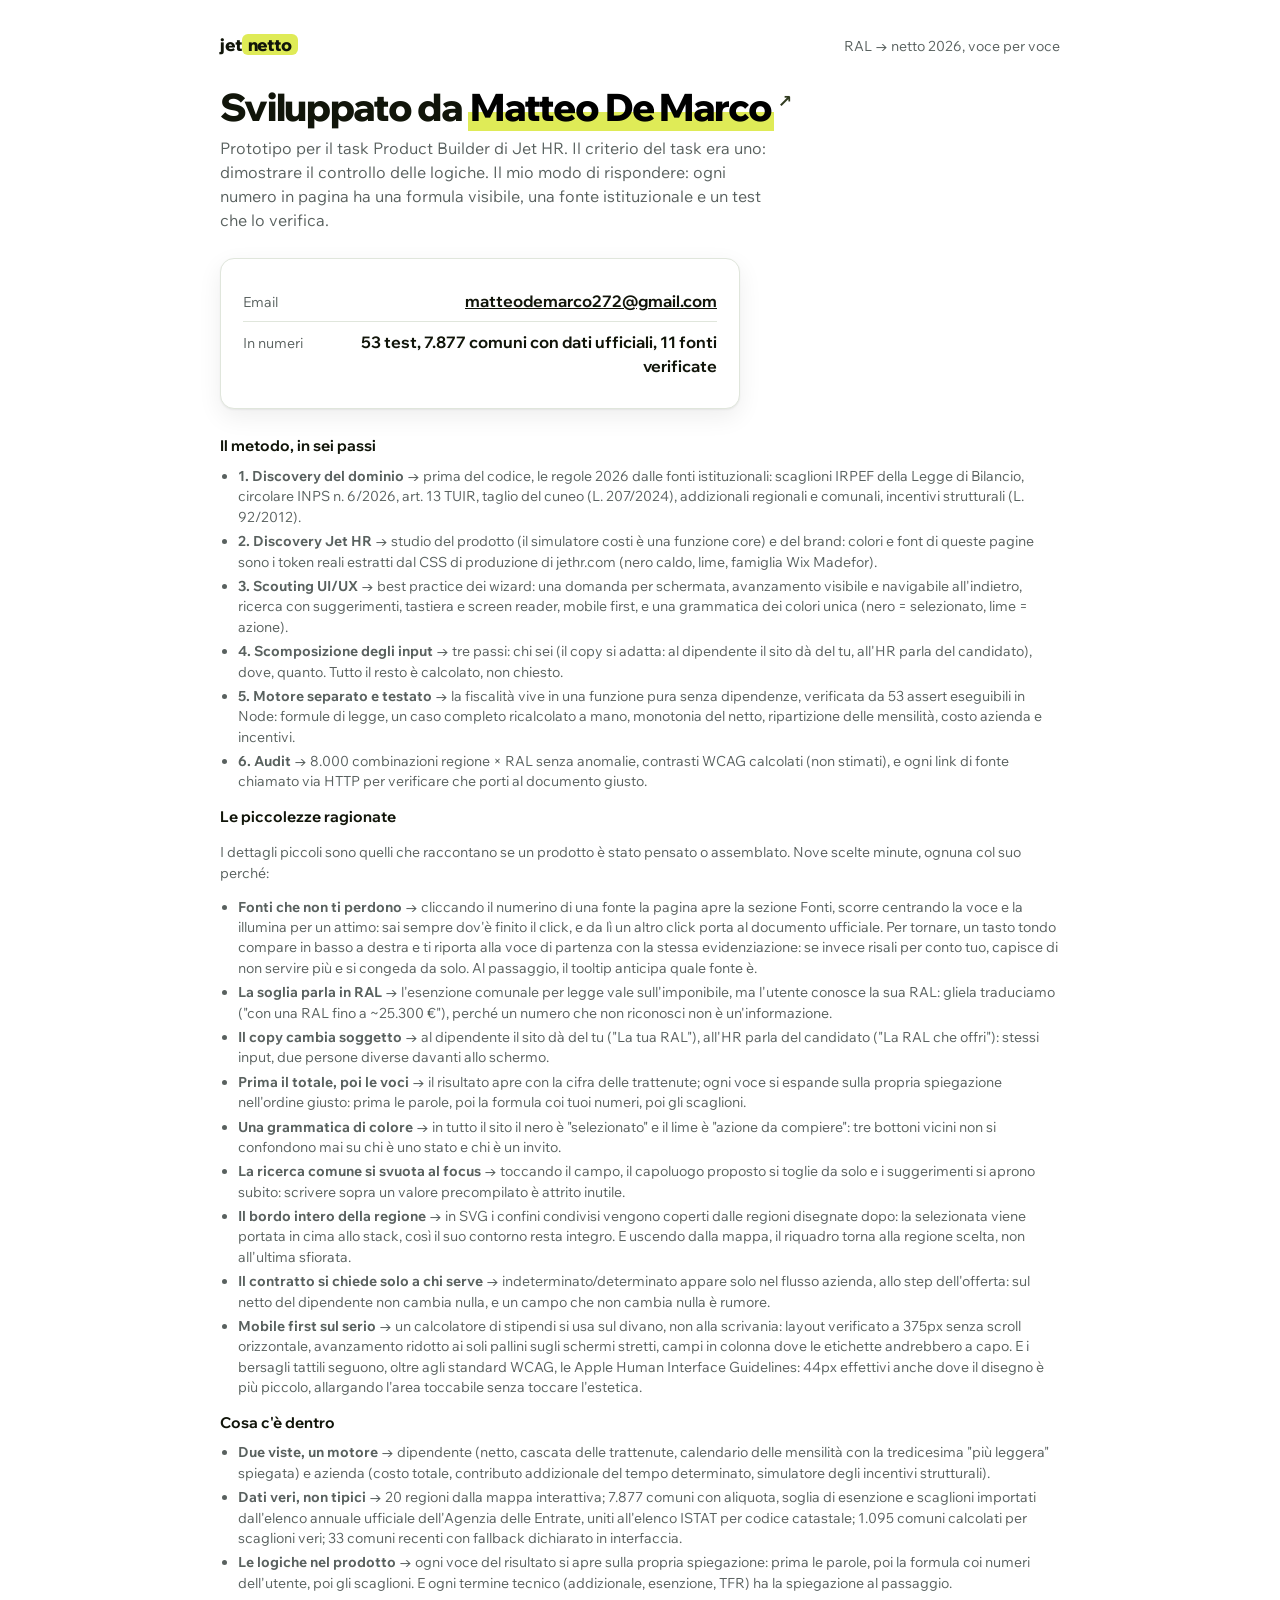
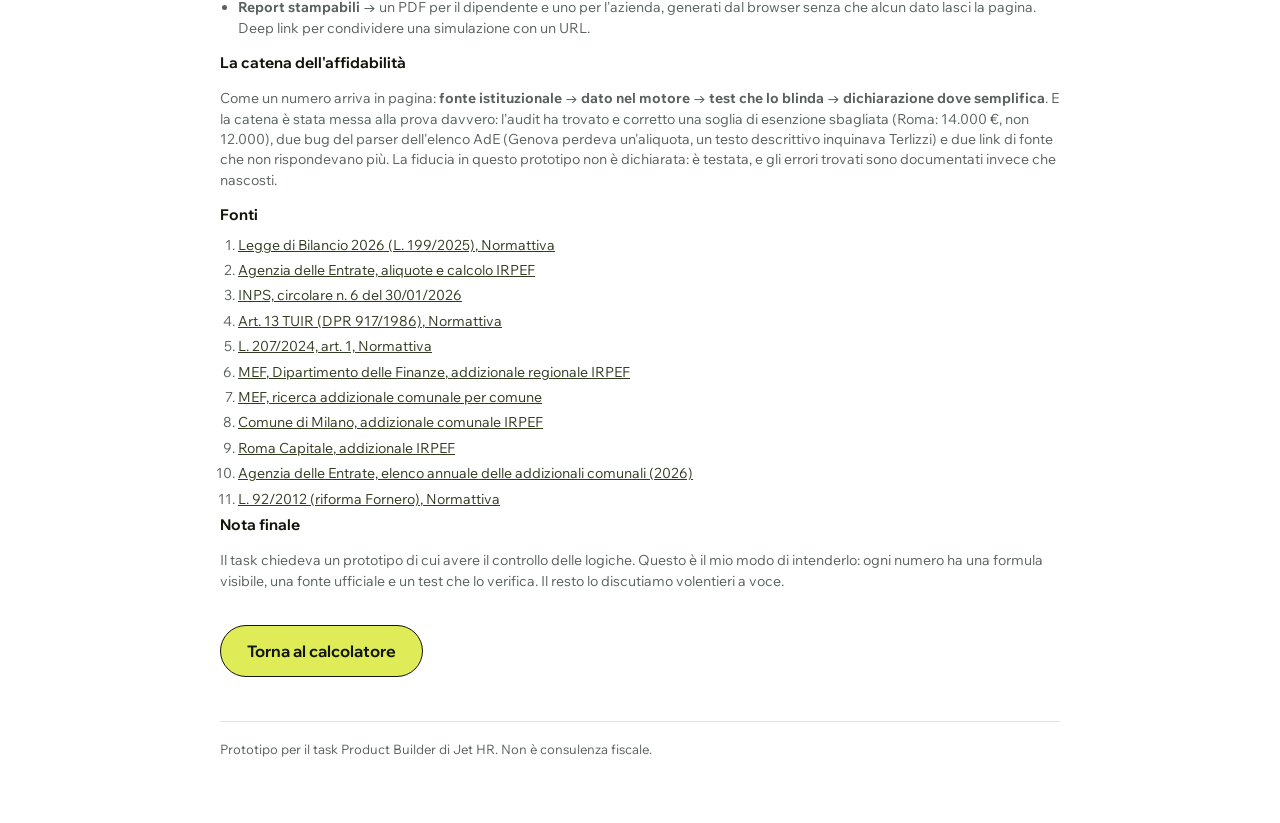
==== credits.html @ 67063b67 "seo: Jet Netto, entrambe le maiuscole Co-Authored-By: Claude Opus 5 <noreply@anthropic.com>" ====
<!DOCTYPE html>
<html lang="it">
<head>
  <meta charset="UTF-8">
  <meta name="viewport" content="width=device-width, initial-scale=1.0">
  <title>Sviluppato da Matteo De Marco | Jet Netto</title>
  <meta name="description" content="Metodo, fonti e scelte di design dietro jet netto, il calcolatore RAL → netto 2026: motore testato, dati ufficiali per 7.877 comuni, accessibilità curata.">
  <link rel="canonical" href="https://jetnetto.zetakiwi.com/credits.html">
  <link rel="icon" type="image/png" href="favicon.png?v=2">
  <link rel="apple-touch-icon" href="apple-touch-icon.png?v=2">
  <meta name="theme-color" content="#11150a">
  <link rel="preconnect" href="https://fonts.googleapis.com">
  <link rel="preconnect" href="https://fonts.gstatic.com" crossorigin>
  <link href="https://fonts.googleapis.com/css2?family=Wix+Madefor+Display:wght@400;700;800&family=Wix+Madefor+Text:wght@400;600&display=swap" rel="stylesheet">
  <link rel="stylesheet" href="styles.css?v=29">
</head>
<body>
<div class="wrap">

  <header class="masthead">
    <a class="logo" href="index.html">jet<em>netto</em></a>
    <div class="tag">RAL → netto 2026, voce per voce</div>
  </header>

  <section class="step is-visible" aria-label="Chi ha costruito il prototipo">
    <h1>Sviluppato da <a class="name-link" href="https://www.linkedin.com/in/matteodemarcoo/" target="_blank" rel="noopener" title="Profilo LinkedIn"><mark>Matteo De Marco</mark><span class="name-arrow" aria-hidden="true">↗</span></a></h1>
    <p class="lead">Prototipo per il task Product Builder di Jet HR. Il criterio del task era uno: dimostrare il controllo delle logiche. Il mio modo di rispondere: ogni numero in pagina ha una formula visibile, una fonte istituzionale e un test che lo verifica.</p>

    <div class="city-card">
      <div class="city-row">
        <span class="city-label">Email</span>
        <span class="city-value"><a href="mailto:matteodemarco272@gmail.com" style="color:inherit">matteodemarco272@gmail.com</a></span>
      </div>
      <div class="city-row">
        <span class="city-label">In numeri</span>
        <span class="city-value">53 test, 7.877 comuni con dati ufficiali, 11 fonti verificate</span>
      </div>
    </div>

    <div class="notes" style="margin-top:26px">

      <h3>Il metodo, in sei passi</h3>
      <ul>
        <li><b>1. Discovery del dominio</b> → prima del codice, le regole 2026 dalle fonti istituzionali: scaglioni IRPEF della Legge di Bilancio, circolare INPS n. 6/2026, art. 13 TUIR, taglio del cuneo (L. 207/2024), addizionali regionali e comunali, incentivi strutturali (L. 92/2012).</li>
        <li><b>2. Discovery Jet HR</b> → studio del prodotto (il simulatore costi è una funzione core) e del brand: colori e font di queste pagine sono i token reali estratti dal CSS di produzione di jethr.com (nero caldo, lime, famiglia Wix Madefor).</li>
        <li><b>3. Scouting UI/UX</b> → best practice dei wizard: una domanda per schermata, avanzamento visibile e navigabile all'indietro, ricerca con suggerimenti, tastiera e screen reader, mobile first, e una grammatica dei colori unica (nero = selezionato, lime = azione).</li>
        <li><b>4. Scomposizione degli input</b> → tre passi: chi sei (il copy si adatta: al dipendente il sito dà del tu, all'HR parla del candidato), dove, quanto. Tutto il resto è calcolato, non chiesto.</li>
        <li><b>5. Motore separato e testato</b> → la fiscalità vive in una funzione pura senza dipendenze, verificata da 53 assert eseguibili in Node: formule di legge, un caso completo ricalcolato a mano, monotonia del netto, ripartizione delle mensilità, costo azienda e incentivi.</li>
        <li><b>6. Audit</b> → 8.000 combinazioni regione × RAL senza anomalie, contrasti WCAG calcolati (non stimati), e ogni link di fonte chiamato via HTTP per verificare che porti al documento giusto.</li>
      </ul>

      <h3>Le piccolezze ragionate</h3>
      <p>I dettagli piccoli sono quelli che raccontano se un prodotto è stato pensato o assemblato. Nove scelte minute, ognuna col suo perché:</p>
      <ul>
        <li><b>Fonti che non ti perdono</b> → cliccando il numerino di una fonte la pagina apre la sezione Fonti, scorre centrando la voce e la illumina per un attimo: sai sempre dov'è finito il click, e da lì un altro click porta al documento ufficiale. Per tornare, un tasto tondo compare in basso a destra e ti riporta alla voce di partenza con la stessa evidenziazione: se invece risali per conto tuo, capisce di non servire più e si congeda da solo. Al passaggio, il tooltip anticipa quale fonte è.</li>
        <li><b>La soglia parla in RAL</b> → l'esenzione comunale per legge vale sull'imponibile, ma l'utente conosce la sua RAL: gliela traduciamo ("con una RAL fino a ~25.300 €"), perché un numero che non riconosci non è un'informazione.</li>
        <li><b>Il copy cambia soggetto</b> → al dipendente il sito dà del tu ("La tua RAL"), all'HR parla del candidato ("La RAL che offri"): stessi input, due persone diverse davanti allo schermo.</li>
        <li><b>Prima il totale, poi le voci</b> → il risultato apre con la cifra delle trattenute; ogni voce si espande sulla propria spiegazione nell'ordine giusto: prima le parole, poi la formula coi tuoi numeri, poi gli scaglioni.</li>
        <li><b>Una grammatica di colore</b> → in tutto il sito il nero è "selezionato" e il lime è "azione da compiere": tre bottoni vicini non si confondono mai su chi è uno stato e chi è un invito.</li>
        <li><b>La ricerca comune si svuota al focus</b> → toccando il campo, il capoluogo proposto si toglie da solo e i suggerimenti si aprono subito: scrivere sopra un valore precompilato è attrito inutile.</li>
        <li><b>Il bordo intero della regione</b> → in SVG i confini condivisi vengono coperti dalle regioni disegnate dopo: la selezionata viene portata in cima allo stack, così il suo contorno resta integro. E uscendo dalla mappa, il riquadro torna alla regione scelta, non all'ultima sfiorata.</li>
        <li><b>Il contratto si chiede solo a chi serve</b> → indeterminato/determinato appare solo nel flusso azienda, allo step dell'offerta: sul netto del dipendente non cambia nulla, e un campo che non cambia nulla è rumore.</li>
        <li><b>Mobile first sul serio</b> → un calcolatore di stipendi si usa sul divano, non alla scrivania: layout verificato a 375px senza scroll orizzontale, avanzamento ridotto ai soli pallini sugli schermi stretti, campi in colonna dove le etichette andrebbero a capo. E i bersagli tattili seguono, oltre agli standard WCAG, le Apple Human Interface Guidelines: 44px effettivi anche dove il disegno è più piccolo, allargando l'area toccabile senza toccare l'estetica.</li>
      </ul>

      <h3>Cosa c'è dentro</h3>
      <ul>
        <li><b>Due viste, un motore</b> → dipendente (netto, cascata delle trattenute, calendario delle mensilità con la tredicesima "più leggera" spiegata) e azienda (costo totale, contributo addizionale del tempo determinato, simulatore degli incentivi strutturali).</li>
        <li><b>Dati veri, non tipici</b> → 20 regioni dalla mappa interattiva; 7.877 comuni con aliquota, soglia di esenzione e scaglioni importati dall'elenco annuale ufficiale dell'Agenzia delle Entrate, uniti all'elenco ISTAT per codice catastale; 1.095 comuni calcolati per scaglioni veri; 33 comuni recenti con fallback dichiarato in interfaccia.</li>
        <li><b>Le logiche nel prodotto</b> → ogni voce del risultato si apre sulla propria spiegazione: prima le parole, poi la formula coi numeri dell'utente, poi gli scaglioni. E ogni termine tecnico (addizionale, esenzione, TFR) ha la spiegazione al passaggio.</li>
        <li><b>Report stampabili</b> → un PDF per il dipendente e uno per l'azienda, generati dal browser senza che alcun dato lasci la pagina. Deep link per condividere una simulazione con un URL.</li>
      </ul>

      <h3>La catena dell'affidabilità</h3>
      <p>Come un numero arriva in pagina: <b>fonte istituzionale → dato nel motore → test che lo blinda → dichiarazione dove semplifica</b>. E la catena è stata messa alla prova davvero: l'audit ha trovato e corretto una soglia di esenzione sbagliata (Roma: 14.000 €, non 12.000), due bug del parser dell'elenco AdE (Genova perdeva un'aliquota, un testo descrittivo inquinava Terlizzi) e due link di fonte che non rispondevano più. La fiducia in questo prototipo non è dichiarata: è testata, e gli errori trovati sono documentati invece che nascosti.</p>

      <h3>Fonti</h3>
      <ol class="fonti">
        <li><a href="https://www.normattiva.it/uri-res/N2Ls?urn:nir:stato:legge:2025;199" target="_blank" rel="noopener">Legge di Bilancio 2026 (L. 199/2025), Normattiva</a></li>
        <li><a href="https://www.agenziaentrate.gov.it/portale/web/guest/aliquote-e-calcolo-dell-irpef" target="_blank" rel="noopener">Agenzia delle Entrate, aliquote e calcolo IRPEF</a></li>
        <li><a href="https://www.inps.it/it/it/inps-comunica/atti/circolari-messaggi-e-normativa.html" target="_blank" rel="noopener">INPS, circolare n. 6 del 30/01/2026</a></li>
        <li><a href="https://www.normattiva.it/uri-res/N2Ls?urn:nir:stato:decreto.del.presidente.della.repubblica:1986-12-22;917~art13" target="_blank" rel="noopener">Art. 13 TUIR (DPR 917/1986), Normattiva</a></li>
        <li><a href="https://www.normattiva.it/uri-res/N2Ls?urn:nir:stato:legge:2024-12-30;207~art1" target="_blank" rel="noopener">L. 207/2024, art. 1, Normattiva</a></li>
        <li><a href="https://www.finanze.gov.it/it/fiscalita/fiscalita-regionale-e-locale/Addizionale-regionale-allIRPEF/" target="_blank" rel="noopener">MEF, Dipartimento delle Finanze, addizionale regionale IRPEF</a></li>
        <li><a href="https://www1.finanze.gov.it/finanze2/dipartimentopolitichefiscali/fiscalitalocale/nuova_addcomirpef/sceltaregione.htm" target="_blank" rel="noopener">MEF, ricerca addizionale comunale per comune</a></li>
        <li><a href="https://www.comune.milano.it/argomenti/tributi/addizionale-comunale-irpef" target="_blank" rel="noopener">Comune di Milano, addizionale comunale IRPEF</a></li>
        <li><a href="https://www.comune.roma.it/web/it/scheda-servizi.page?contentId=INF41403" target="_blank" rel="noopener">Roma Capitale, addizionale IRPEF</a></li>
        <li><a href="https://www.agenziaentrate.gov.it/portale/documents/d/guest/elenco-annuale-addizionale-comunale-modulistica-2026_def" target="_blank" rel="noopener">Agenzia delle Entrate, elenco annuale delle addizionali comunali (2026)</a></li>
        <li><a href="https://www.normattiva.it/uri-res/N2Ls?urn:nir:stato:legge:2012-06-28;92~art4" target="_blank" rel="noopener">L. 92/2012 (riforma Fornero), Normattiva</a></li>
      </ol>

      <h3>Nota finale</h3>
      <p>Il task chiedeva un prototipo di cui avere il controllo delle logiche. Questo è il mio modo di intenderlo: ogni numero ha una formula visibile, una fonte ufficiale e un test che lo verifica. Il resto lo discutiamo volentieri a voce.</p>
    </div>

    <div class="stepnav">
      <a class="btn btn-primary" href="index.html" style="text-decoration:none">Torna al calcolatore</a>
    </div>
  </section>

  <footer class="colophon">
    <span>Prototipo per il task Product Builder di Jet HR. Non è consulenza fiscale.</span>
  </footer>

</div>
</body>
</html>
---- styles.css ----
/* ─── Design tokens: palette reale Jet HR (estratta da jethr.com) ─── */
:root {
  --paper: #ffffff;        /* pagina bianca piena, come jethr.com */
  --paper-soft: #f5f9ef;   /* verde 200 */
  --ink: #11150a;          /* nero caldo Jet HR */
  --ink-soft: #3f4340;     /* testo regular */
  --ink-muted: #59615f;    /* testo secondario */
  --lime: #dfeb57;         /* lime firma */
  --lime-soft: #f6f9cf;
  --green: #9cc35a;
  --green-deep: #313b20;
  --border: #e0e6dc;
  --border-strong: #cfd6cd;
  --danger: #934141;   /* danger-700 di Jet HR: 7:1 su bianco */
  --radius: 14px;
  --shadow: 0 1px 2px rgba(17, 21, 10, 0.06), 0 8px 24px rgba(17, 21, 10, 0.07);
  --font-display: "Wix Madefor Display", system-ui, sans-serif;
  --font-text: "Wix Madefor Text", system-ui, sans-serif;
}

* { box-sizing: border-box; -webkit-tap-highlight-color: transparent; }
html { -webkit-text-size-adjust: 100%; }
body {
  margin: 0;
  background: var(--paper);
  color: var(--ink);
  font-family: var(--font-text);
  font-size: 16px;
  line-height: 1.5;
}

.wrap { max-width: 880px; margin: 0 auto; padding: 24px 20px 64px; }

/* ─── Header ─── */
.masthead { display: flex; align-items: baseline; justify-content: space-between; gap: 16px; padding: 8px 0 28px; }
.masthead .logo { font-family: var(--font-display); font-weight: 800; font-size: 1.05rem; letter-spacing: -0.01em; color: inherit; text-decoration: none; transition: opacity 150ms; padding: 10px; margin: -10px; }
.masthead a.logo:hover { opacity: 0.7; }
.masthead .logo em { font-style: normal; background: var(--lime); padding: 0 6px; border-radius: 6px; }
.masthead .tag { color: var(--ink-muted); font-size: 0.85rem; }

/* ─── Progress ─── */
.progress { display: flex; align-items: center; gap: 10px; margin-bottom: 30px; }
.progress .p-step { display: flex; align-items: center; gap: 8px; color: var(--ink-muted); font-size: 0.85rem; white-space: nowrap; padding: 9px; margin: -9px; border-radius: 12px; }
.progress .p-dot {
  width: 26px; height: 26px; border-radius: 50%;
  display: grid; place-items: center;
  border: 1.5px solid var(--border-strong);
  font-size: 0.78rem; font-weight: 700; font-family: var(--font-display);
  transition: background 200ms, border-color 200ms;
}
.progress .p-step.is-active .p-dot { background: var(--ink); border-color: var(--ink); color: var(--lime); }
.progress .p-step.is-active { color: var(--ink); font-weight: 600; }
.progress .p-step.is-done .p-dot { background: var(--lime); border-color: var(--lime); color: var(--ink); }
.progress .p-line { flex: 1; height: 1.5px; background: var(--border); min-width: 14px; }
@media (max-width: 560px) {
  .progress .p-step span + * { display: none; }
  .progress .p-step { font-size: 0; gap: 0; }
  .progress .p-step .p-dot { font-size: 0.78rem; }
  .progress .p-step.is-active { font-size: 0.85rem; gap: 8px; }
}

/* ─── Steps ─── */
.step { display: none; }
.step.is-visible { display: block; animation: step-in 240ms ease; }
@keyframes step-in { from { opacity: 0; transform: translateX(14px); } to { opacity: 1; transform: none; } }
@media (prefers-reduced-motion: reduce) {
  .step.is-visible { animation: none; }
  * { transition-duration: 0.01ms !important; }
}

.step h1:focus { outline: none; } /* focus programmatico al cambio step: utile agli screen reader, invisibile a chi guarda */
.step h1 {
  font-family: var(--font-display); font-weight: 800;
  font-size: clamp(1.6rem, 4.5vw, 2.4rem);
  letter-spacing: -0.03em; line-height: 1.12; margin: 0 0 8px;
}
.step .lead { color: var(--ink-muted); margin: 0 0 26px; max-width: 56ch; }
.step h1 mark { background: linear-gradient(transparent 62%, var(--lime) 62%); padding: 0 2px; }
.step h1 .title-sub {
  display: block; font-size: 0.4em; font-weight: 600; color: var(--ink-muted);
  letter-spacing: 0; margin-top: 2px;
}

/* ─── Step 1: mappa ─── */
.geo { display: grid; grid-template-columns: minmax(0, 1fr) 260px; gap: 28px; align-items: start; }
@media (max-width: 700px) { .geo { grid-template-columns: 1fr; } }

.map-card { background: #fff; border: 1px solid var(--border); border-radius: var(--radius); padding: 18px; box-shadow: var(--shadow); }
.map-card svg { width: 100%; height: auto; display: block; max-height: 62vh; }
.map-card path {
  fill: var(--paper-soft); stroke: var(--border-strong); stroke-width: 1;
  cursor: pointer; transition: fill 150ms;
}
.map-card path:hover { fill: var(--lime-soft); }
.map-card path.is-selected { fill: var(--lime); stroke: var(--ink); }
.map-card path:focus-visible { outline: none; fill: var(--lime-soft); stroke: var(--ink); stroke-width: 1.6; }

.geo-side .geo-hint {
  min-height: 74px; padding: 14px 16px; border-radius: var(--radius);
  background: var(--paper-soft); border: 1px dashed var(--border-strong);
  font-size: 0.92rem; color: var(--ink-soft);
}
.geo-side .geo-hint strong { font-family: var(--font-display); font-size: 1.05rem; display: block; color: var(--ink); }
.geo-side label { display: block; margin: 18px 0 6px; font-size: 0.85rem; font-weight: 600; color: var(--ink-soft); }
.geo-side select {
  width: 100%; padding: 11px 12px; font: inherit; color: var(--ink);
  border: 1.5px solid var(--border-strong); border-radius: 10px; background: #fff;
}
.geo-side select:focus-visible { outline: 2px solid var(--ink); outline-offset: 1px; }

.geo-side .geo-alt { margin-top: 16px; display: inline-block; }
.region-alt { margin-top: 10px; }

/* ─── Tooltip (termine con spiegazione al passaggio) ─── */
.tip {
  position: relative;
  text-decoration: underline dotted var(--green);
  text-underline-offset: 3px;
  cursor: help;
}
.tip::after {
  content: attr(data-tip);
  position: absolute; left: 0; bottom: calc(100% + 8px);
  width: 230px; padding: 10px 12px;
  white-space: normal; /* il genitore può avere nowrap (etichette): il tooltip va sempre a capo */
  background: var(--ink); color: #fff;
  font-size: 0.8rem; line-height: 1.45; font-weight: 400;
  border-radius: 10px; box-shadow: var(--shadow);
  opacity: 0; visibility: hidden; transform: translateY(4px);
  transition: opacity 150ms, transform 150ms;
  pointer-events: none; z-index: 30;
}
.tip:hover::after, .tip:focus-visible::after { opacity: 1; visibility: visible; transform: none; }
.tip:focus-visible { outline: 2px solid var(--ink); outline-offset: 2px; border-radius: 4px; }

/* ─── Autocomplete comuni ─── */
.ac-wrap { position: relative; }
.ac-list {
  position: absolute; top: calc(100% + 4px); left: 0; right: 0;
  margin: 0; padding: 6px; list-style: none;
  background: #fff; border: 1.5px solid var(--border-strong); border-radius: 12px;
  box-shadow: var(--shadow); max-height: 264px; overflow-y: auto; z-index: 20;
}
.ac-list li { padding: 9px 12px; border-radius: 8px; cursor: pointer; font-size: 0.95rem; }
.ac-list li:hover, .ac-list li.is-active { background: var(--lime-soft); }

/* ─── Step 2: comune ─── */
.city-search { margin-bottom: 14px; padding-bottom: 14px; border-bottom: 1px solid var(--border); }
.city-search label { display: block; font-size: 0.85rem; font-weight: 600; margin-bottom: 6px; color: var(--ink-soft); }
.city-search input {
  width: 100%; padding: 12px 14px; font: inherit; font-weight: 600; color: var(--ink);
  border: 1.5px solid var(--border-strong); border-radius: 10px; background: #fff;
}
.city-search input:focus-visible { outline: 2px solid var(--ink); outline-offset: 1px; }
.city-card {
  background: #fff; border: 1px solid var(--border); border-radius: var(--radius);
  padding: 22px; box-shadow: var(--shadow); max-width: 520px;
}
.city-card .city-row { display: flex; justify-content: space-between; align-items: baseline; gap: 12px; padding: 8px 0; }
.city-card .city-row + .city-row { border-top: 1px solid var(--border); }
.city-card .city-label { color: var(--ink-muted); font-size: 0.9rem; white-space: nowrap; }
.city-card .city-value { font-family: var(--font-display); font-weight: 700; text-align: right; }

/* Nome cliccabile nella pagina credits: si vede che e' un link */
.name-link { color: inherit; text-decoration: none; cursor: pointer; }
.name-link .name-arrow { font-size: 0.45em; color: var(--green-deep); vertical-align: super; margin-left: 4px; transition: transform 150ms; display: inline-block; }
.name-link mark { transition: background 150ms; }
.name-link:hover mark { background: var(--lime); }
.name-link:hover .name-arrow { transform: translate(2px, -2px); }
.name-link:focus-visible { outline: 2px solid var(--ink); outline-offset: 4px; border-radius: 6px; }
.linklike {
  background: none; border: none; padding: 0; font: inherit; color: var(--green-deep);
  text-decoration: underline; text-underline-offset: 3px; cursor: pointer; font-size: 0.9rem;
}
.linklike:focus-visible { outline: 2px solid var(--ink); outline-offset: 2px; border-radius: 4px; }
.city-edit { margin-top: 16px; display: none; gap: 14px; }
.city-edit.is-open { display: grid; grid-template-columns: 1fr 1fr; }
@media (max-width: 560px) { .city-edit.is-open { grid-template-columns: 1fr; } }
.city-edit .field { display: flex; flex-direction: column; }
.city-edit .field input { margin-top: auto; }
.city-edit .field label { display: block; font-size: 0.82rem; font-weight: 600; margin-bottom: 5px; color: var(--ink-soft); }
.city-edit .field input {
  width: 100%; padding: 10px 12px; font: inherit; border: 1.5px solid var(--border-strong);
  border-radius: 10px; background: #fff; color: var(--ink);
}
.city-edit .field input:focus-visible { outline: 2px solid var(--ink); outline-offset: 1px; }
.field-hint { font-size: 0.78rem; color: var(--ink-muted); margin-top: 4px; }

/* ─── Step 3: RAL ─── */
.ral-field { max-width: 520px; }
.ral-input-wrap { position: relative; }
.ral-input-wrap .euro {
  position: absolute; left: 18px; top: 50%; transform: translateY(-50%);
  font-family: var(--font-display); font-size: 1.6rem; color: var(--ink-muted);
}
#ral-input {
  width: 100%; padding: 18px 20px 18px 46px;
  font-family: var(--font-display); font-size: clamp(1.6rem, 5vw, 2.2rem); font-weight: 700;
  letter-spacing: -0.02em; color: var(--ink);
  border: 2px solid var(--border-strong); border-radius: var(--radius); background: #fff;
}
#ral-input:focus-visible { outline: none; border-color: var(--ink); box-shadow: 0 0 0 3px var(--lime-soft); }
#ral-input.is-invalid { border-color: var(--danger); }
.ral-error { color: var(--danger); font-size: 0.85rem; min-height: 1.3em; margin-top: 6px; }

.chips { display: flex; flex-wrap: wrap; gap: 8px; margin-top: 12px; }
.chip {
  border: 1.5px solid var(--border-strong); background: #fff; color: var(--ink-soft);
  padding: 7px 14px; border-radius: 999px; font: inherit; font-size: 0.88rem; cursor: pointer;
  transition: background 150ms, border-color 150ms;
  position: relative;
}
.chip::before { content: ""; position: absolute; inset: -6px 0; } /* bersaglio tattile 44px, disegno invariato */
.chip:hover { background: var(--lime-soft); border-color: var(--ink); color: var(--ink); }
.chip:focus-visible { outline: 2px solid var(--ink); outline-offset: 2px; }
.chip.is-active { background: var(--lime-soft); border-color: var(--ink); color: var(--ink); font-weight: 600; }

.mensilita { margin-top: 26px; }
.mensilita .m-label { font-size: 0.85rem; font-weight: 600; color: var(--ink-soft); margin-bottom: 8px; }
.seg { display: inline-flex; border: 1.5px solid var(--border-strong); border-radius: 12px; overflow: hidden; background: #fff; }
.seg button {
  /* 10px di padding portano l'altezza reale a 44px (Apple HIG) senza cambi percepibili */
  border: none; background: none; font: inherit; padding: 10px 20px; cursor: pointer; color: var(--ink-soft);
}
.seg button + button { border-left: 1.5px solid var(--border-strong); }
.seg button[aria-pressed="true"] { background: var(--ink); color: var(--lime); font-weight: 700; }
.seg button:focus-visible { outline: 2px solid var(--ink); outline-offset: -3px; }

/* ─── Nav bottoni ─── */
.stepnav { display: flex; align-items: center; gap: 14px; margin-top: 34px; }
.btn {
  font-family: var(--font-display); font-weight: 700; font-size: 1rem;
  padding: 13px 26px; border-radius: 999px; cursor: pointer; border: none;
  transition: transform 150ms, box-shadow 150ms;
}
/* Grammatica dei colori: nero = stato selezionato, lime = azione da compiere */
.btn-primary { background: var(--lime); color: var(--ink); border: 1.5px solid var(--ink); }
.btn-primary:hover { transform: translateY(-1px); box-shadow: var(--shadow); }
.btn-primary:disabled { opacity: 0.35; cursor: not-allowed; transform: none; box-shadow: none; }
.btn-ghost { background: none; color: var(--ink-muted); border: 1.5px solid var(--border-strong); }
.btn-lime {
  background: var(--lime); color: var(--ink);
  display: inline-flex; align-items: center; gap: 8px;
  border: 1.5px solid var(--ink);
}
.btn-lime:hover { transform: translateY(-1px); box-shadow: var(--shadow); }
.btn-ghost:hover { color: var(--ink); border-color: var(--ink); }
.btn:focus-visible { outline: 2px solid var(--ink); outline-offset: 3px; }
.btn:active { transform: scale(0.97); }
.map-card path:active { fill: var(--lime-soft); }
.chip:active { background: var(--lime-soft); border-color: var(--ink); }
.sgravio-pick:active { border-color: var(--ink); }
.stepnav .keyhint { color: var(--ink-muted); font-size: 0.8rem; margin-left: auto; }
@media (max-width: 700px) { .stepnav .keyhint { display: none; } }

/* ─── Risultato ─── */
.result-hero {
  background: var(--ink); color: #fff; border-radius: 20px; padding: 30px 28px;
  display: grid; grid-template-columns: 1fr auto; gap: 8px 24px; align-items: end;
  box-shadow: var(--shadow);
}
@media (max-width: 700px) { .result-hero { grid-template-columns: 1fr; } }
.result-hero .rh-label { color: #b9bfae; font-size: 0.85rem; }
.result-hero .rh-main {
  font-family: var(--font-display); font-weight: 800; letter-spacing: -0.03em;
  font-size: clamp(2.4rem, 8vw, 3.6rem); line-height: 1; color: var(--lime);
}
.result-hero .rh-main small { font-size: 0.4em; font-weight: 600; color: #b9bfae; letter-spacing: 0; }
.result-hero .rh-side { text-align: right; }
@media (max-width: 700px) { .result-hero .rh-side { text-align: left; } }
.result-hero .rh-side div { font-family: var(--font-display); font-weight: 700; font-size: 1.15rem; }
.result-hero .rh-side span { display: block; color: #b9bfae; font-size: 0.8rem; font-weight: 400; font-family: var(--font-text); }

.result-hero .rh-extra { color: #b9bfae; font-size: 0.9rem; margin-top: 8px; }
.result-hero .rh-extra:empty { display: none; }

.result-actions { margin-top: 18px; }

/* ─── Switch dipendente / azienda ─── */
.view-switch { margin-bottom: 22px; }
.sgravi .sgravi-body { padding: 16px 20px; }
.sgravi h2 { border-bottom: 1px solid var(--border); }
.sgravi select {
  width: 100%; max-width: 520px; padding: 11px 12px; font: inherit; color: var(--ink);
  border: 1.5px solid var(--border-strong); border-radius: 10px; background: #fff;
}
.sgravi select:focus-visible { outline: 2px solid var(--ink); outline-offset: 1px; }
.b-row.is-add .b-amount { color: var(--ink); }

/* Le card profilo parlano la lingua di selezione del sito: nero + lime da attive */
.sgravi-cards { display: grid; grid-template-columns: 1fr 1fr; gap: 10px; margin-top: 12px; }
@media (max-width: 560px) { .sgravi-cards { grid-template-columns: 1fr; } }
.sgravio-pick {
  text-align: left; font: inherit; cursor: pointer;
  padding: 12px 14px; border-radius: 12px;
  background: #fff; border: 1.5px solid var(--border-strong);
  transition: border-color 150ms, background 150ms, color 150ms;
}
.sgravio-pick b { font-family: var(--font-display); display: block; font-size: 0.95rem; }
.sgravio-pick span { color: var(--ink-muted); font-size: 0.8rem; }
.sgravio-pick:hover { border-color: var(--ink); background: var(--lime-soft); }
.sgravio-pick[aria-pressed="true"] { background: var(--ink); border-color: var(--ink); }
.sgravio-pick[aria-pressed="true"] b { color: var(--lime); }
.sgravio-pick[aria-pressed="true"] span { color: #b9bfae; }
.sgravio-pick:focus-visible { outline: 2px solid var(--ink); outline-offset: 2px; }

.sgravio-box {
  margin-top: 16px; padding: 16px 18px; border-radius: var(--radius);
  background: var(--paper-soft); border: 1px solid var(--border-strong);
}
.sgravio-box .in-label { font-size: 0.85rem; font-weight: 600; color: var(--ink-soft); }
.sgravio-box .in-value { font-family: var(--font-display); font-weight: 800; font-size: 1.3rem; letter-spacing: -0.02em; margin: 4px 0; color: var(--green-deep); }
.sgravio-box .in-sub { font-size: 0.85rem; color: var(--ink-soft); max-width: 62ch; }
.sgravio-box .sgravio-nums { display: flex; flex-wrap: wrap; gap: 8px; margin-top: 10px; }
.progress .p-step.is-done { cursor: pointer; }
.progress .p-step.is-done:hover { color: var(--ink); }
.progress .p-step.is-done:focus-visible { outline: 2px solid var(--ink); outline-offset: 3px; border-radius: 8px; }

.breakdown { margin-top: 26px; background: #fff; border: 1px solid var(--border); border-radius: var(--radius); box-shadow: var(--shadow); overflow: hidden; }
.breakdown h2 { font-family: var(--font-display); font-size: 1.02rem; margin: 0; padding: 16px 20px; border-bottom: 1px solid var(--border); }
details.bd-acc > summary.bd-head { cursor: pointer; list-style: none; }
details.bd-acc > summary.bd-head::-webkit-details-marker { display: none; }
details.bd-acc > summary.bd-head:hover { background: var(--paper-soft); }
details.bd-acc > summary.bd-head:focus-visible { outline: 2px solid var(--ink); outline-offset: -2px; }
details.bd-acc[open] > summary.bd-head { border-bottom: 1px solid var(--border); }
.bd-chevron {
  width: 12px; height: 12px; flex: none; margin-right: 20px;
  border-right: 2.5px solid var(--ink); border-bottom: 2.5px solid var(--ink);
  transform: rotate(45deg); transition: transform 150ms;
}
details.bd-acc[open] .bd-chevron { transform: rotate(225deg); }
.bd-head { display: flex; justify-content: space-between; align-items: center; gap: 16px; }
.bd-head h2 { border-bottom: none; flex: 1; }
.bd-head .bd-total { font-family: var(--font-display); font-weight: 800; font-size: 1.15rem; color: var(--danger); margin-left: auto; white-space: nowrap; }
div.bd-head .bd-total { margin-right: 20px; } /* senza freccetta accanto, lo spazio a destra lo mette il totale */
div.bd-head { align-items: center; }
details.bd-details { border-top: 1px solid var(--border); }
details.bd-details > summary {
  cursor: pointer; padding: 12px 20px; font-size: 0.88rem; color: var(--green-deep);
  font-weight: 600; list-style: none;
}
details.bd-details > summary::before { content: "+ "; font-weight: 800; }
details.bd-details[open] > summary::before { content: "− "; }
details.bd-details > summary:focus-visible { outline: 2px solid var(--ink); outline-offset: -2px; }

sup.fn { font-size: 0.62em; margin-left: 2px; }
sup.fn a {
  color: var(--green-deep); font-weight: 700; cursor: pointer;
  text-decoration: underline dotted; text-underline-offset: 2px;
  /* bersaglio tattile esteso in verticale; in orizzontale poco, così i
     numerini adiacenti non si rubano il tap a vicenda */
  padding: 14px 3px; margin: -14px -3px;
  position: relative; z-index: 1;
}
@media (pointer: coarse) {
  sup.fn { margin-left: 5px; }           /* respiro reale tra i numerini */
  sup.fn a { font-size: 1.15em; }         /* bersaglio visivo un filo piu' grande */
}
sup.fn a:hover { color: var(--ink); }
sup.fn a:focus-visible { outline: 2px solid var(--ink); outline-offset: 1px; border-radius: 3px; }
.notes ol.fonti { margin: 0; padding-left: 18px; }
.notes ol.fonti li { margin-bottom: 5px; }
.b-row { display: grid; grid-template-columns: minmax(0,1fr) auto; gap: 4px 16px; padding: 12px 20px; border-bottom: 1px solid var(--border); }
.b-row:last-child { border-bottom: none; }
.b-row .b-name { display: flex; align-items: baseline; gap: 8px; font-weight: 600; }
.b-row .b-sub { grid-column: 1 / -1; color: var(--ink-muted); font-size: 0.82rem; }
.b-row .b-amount { font-family: var(--font-display); font-weight: 700; text-align: right; white-space: nowrap; }
.b-row.is-minus .b-amount { color: var(--danger); }
.b-row.is-plus .b-amount { color: var(--green-deep); }
.b-row.is-total { background: var(--paper-soft); }
.b-row.is-total .b-name, .b-row.is-total .b-amount { font-weight: 800; font-family: var(--font-display); }
.b-bar { grid-column: 1 / -1; height: 5px; border-radius: 99px; background: var(--paper-soft); overflow: hidden; }
.b-bar i { display: block; height: 100%; background: var(--border-strong); border-radius: 99px; }
.b-row.is-minus .b-bar i { background: #e8b9b9; }

/* ─── Voci del dettaglio: una riga = un elemento, si apre su se stessa ─── */
.v-row { padding: 12px 20px; border-bottom: 1px solid var(--border); }
.v-row:last-child { border-bottom: none; }
details.v-row > summary { cursor: pointer; list-style: none; }
details.v-row > summary::-webkit-details-marker { display: none; }
.v-head { display: grid; grid-template-columns: minmax(0, 1fr) auto; gap: 4px 16px; align-items: start; }
.v-name { font-weight: 600; }
.v-name .v-sub { display: block; font-weight: 400; color: var(--ink-muted); font-size: 0.82rem; }
.v-amount { font-family: var(--font-display); font-weight: 700; text-align: right; white-space: nowrap; }
.v-row.is-minus .v-amount { color: var(--danger); }
.v-row.is-plus .v-amount { color: var(--green-deep); }
.v-row .b-bar { margin-top: 6px; }
.v-row.is-minus .b-bar i { background: #e8b9b9; }
details.v-row.has-body .v-name::before {
  content: ""; display: inline-block; width: 9px; height: 9px;
  margin-right: 9px; margin-bottom: 1px;
  border-right: 2.5px solid var(--ink); border-bottom: 2.5px solid var(--ink);
  transform: rotate(-45deg); /* punta a destra */
  transition: transform 150ms;
}
details.v-row[open] .v-name::before { transform: rotate(45deg); /* punta in giu' */ }
details.v-row.has-body:has(> summary:hover) { background: var(--paper-soft); }
.v-amount-old-chevron {
  content: ""; display: inline-block; width: 7px; height: 7px; margin-left: 10px;
  border-right: 2px solid var(--ink-muted); border-bottom: 2px solid var(--ink-muted);
  transform: rotate(45deg) translateY(-2px); transition: transform 150ms;
}

details.v-row > summary:hover .v-name { color: var(--green-deep); }
details.v-row > summary:focus-visible { outline: 2px solid var(--ink); outline-offset: -2px; }
.v-body {
  margin-top: 10px; padding: 10px 14px; font-size: 0.88rem; color: var(--ink-soft);
  line-height: 1.65; max-width: 68ch;
  border-left: 3px solid var(--lime); background: var(--paper-soft); border-radius: 0 8px 8px 0;
}
.v-body b { font-family: var(--font-display); color: var(--ink); }
.v-body table { width: 100%; border-collapse: collapse; font-size: 0.84rem; margin: 8px 0; }
.v-body th, .v-body td { text-align: right; padding: 5px 8px; border-top: 1px solid var(--border-strong); }
.v-body th:first-child, .v-body td:first-child { text-align: left; }
.v-body th { color: var(--ink-muted); font-weight: 600; }
.v-row.is-total { background: var(--paper-soft); }
.v-row.is-total .v-name, .v-row.is-total .v-amount { font-weight: 800; font-family: var(--font-display); }

.hr-contract { margin-top: 26px; }

details.b-details { border-bottom: 1px solid var(--border); }
details.b-details summary {
  cursor: pointer; padding: 10px 20px; font-size: 0.85rem; color: var(--ink-muted);
  list-style: none;
}
details.b-details summary::before { content: "+ "; font-weight: 700; }
details.b-details[open] summary::before { content: "− "; }
details.b-details summary:focus-visible { outline: 2px solid var(--ink); outline-offset: -2px; }
details.b-details .b-explain {
  padding: 4px 20px 16px; font-size: 0.88rem; color: var(--ink-soft);
  line-height: 1.65; max-width: 68ch;
  border-left: 3px solid var(--lime); margin: 0 20px 12px; padding-left: 14px;
  background: var(--paper-soft); border-radius: 0 8px 8px 0; padding-top: 10px; padding-bottom: 10px;
}
details.b-details .b-explain b { font-family: var(--font-display); color: var(--ink); }
details.b-details table { width: 100%; border-collapse: collapse; font-size: 0.85rem; }
details.b-details th, details.b-details td { text-align: right; padding: 6px 20px; border-top: 1px solid var(--border); }
details.b-details th:first-child, details.b-details td:first-child { text-align: left; }
details.b-details th { color: var(--ink-muted); font-weight: 600; }

.result-meta { margin-top: 18px; display: flex; flex-wrap: wrap; gap: 10px; }
.meta-pill {
  background: var(--paper-soft); border: 1px solid var(--border); border-radius: 999px;
  padding: 7px 14px; font-size: 0.85rem; color: var(--ink-soft);
}
.meta-pill b { font-family: var(--font-display); color: var(--ink); }

/* ─── Calendario mensilità ─── */
.calendar .cal-row {
  display: grid; grid-template-columns: 170px 1fr auto; gap: 4px 16px;
  padding: 12px 20px; border-bottom: 1px solid var(--border); align-items: baseline;
}
@media (max-width: 560px) { .calendar .cal-row { grid-template-columns: 1fr auto; } .calendar .cal-what { grid-column: 1 / -1; } }
.calendar .cal-when { font-family: var(--font-display); font-weight: 700; font-size: 0.92rem; }
.calendar .cal-what { color: var(--ink-muted); font-size: 0.88rem; }
.calendar .cal-amount { font-family: var(--font-display); font-weight: 700; white-space: nowrap; }
.calendar .cal-row.is-extra { background: var(--lime-soft); }
.calendar .cal-note { padding: 12px 20px; margin: 0; font-size: 0.85rem; color: var(--ink-muted); max-width: 68ch; }

/* ─── Insight cards ─── */
.insights { display: grid; grid-template-columns: 1fr 1fr; gap: 14px; margin-top: 26px; }
@media (max-width: 700px) { .insights { grid-template-columns: 1fr; } }
.insight {
  background: var(--paper-soft); border: 1px solid var(--border); border-radius: var(--radius);
  padding: 18px 20px;
}
.insight .in-label { font-size: 0.85rem; font-weight: 600; color: var(--ink-soft); }
.insight .in-value { font-family: var(--font-display); font-weight: 800; font-size: 1.35rem; letter-spacing: -0.02em; margin: 4px 0; }
.insight .in-sub { font-size: 0.82rem; color: var(--ink-muted); }

.notes { margin-top: 30px; font-size: 0.85rem; color: var(--ink-muted); }
.notes details.notes-acc { border-top: 1px solid var(--border); }
.notes details.notes-acc:last-child { border-bottom: 1px solid var(--border); }
.notes details.notes-acc > summary {
  cursor: pointer; list-style: none; padding: 12px 2px;
  font-family: var(--font-display); font-weight: 700; font-size: 0.95rem; color: var(--ink);
  display: flex; align-items: center; justify-content: space-between; gap: 10px;
}
.notes details.notes-acc > summary::after {
  content: ""; width: 8px; height: 8px; flex: none;
  border-right: 2px solid var(--ink-muted); border-bottom: 2px solid var(--ink-muted);
  transform: rotate(45deg); transition: transform 150ms; margin-right: 4px;
}
.notes details.notes-acc[open] > summary::after { transform: rotate(225deg); }
.notes details.notes-acc > summary:focus-visible { outline: 2px solid var(--ink); outline-offset: -2px; }
.notes details.notes-acc > ul, .notes details.notes-acc > ol, .notes details.notes-acc > p { margin-top: 0; }

.fonti li.fonte-flash { animation: fonte-flash 2s ease; border-radius: 6px; }
.fonte-flash { animation: fonte-flash 2s ease; }
/* FAB "torna alla voce": tondo, solo freccia, in basso a destra (zona pollice).
   Su desktop si allinea al bordo della colonna dei contenuti. */
.back-pill {
  position: fixed;
  right: max(18px, calc((100vw - 880px) / 2 + 20px));
  bottom: calc(18px + env(safe-area-inset-bottom, 0px));
  width: 52px; height: 52px; border-radius: 50%;
  transform: translateY(90px); opacity: 0;
  transition: transform 220ms ease, opacity 220ms ease;
  z-index: 60; pointer-events: none;
  display: grid; place-items: center;
  background: var(--lime);
  border: 1.5px solid var(--ink);
  box-shadow: 0 6px 24px rgba(17, 21, 10, 0.25);
  cursor: pointer;
}
.back-pill.is-visible { transform: translateY(0); opacity: 1; pointer-events: auto; }
.back-pill:hover { transform: translateY(-2px); }
.back-pill .bp-chevron {
  width: 12px; height: 12px; margin-top: 5px;
  border-left: 3px solid var(--ink); border-top: 3px solid var(--ink);
  transform: rotate(45deg);
}
.back-pill:focus-visible { outline: 2px solid var(--ink); outline-offset: 3px; }
@keyframes fonte-flash {
  0%, 55% { background: var(--lime-soft); box-shadow: 0 0 0 6px var(--lime-soft); }
  100% { background: transparent; box-shadow: none; }
}

.result-actions { display: flex; flex-wrap: wrap; align-items: center; gap: 16px; }
.result-actions .linklike { font-size: 0.85rem; color: var(--ink-muted); }
.result-actions .linklike:hover { color: var(--ink); }
.notes h3 { font-family: var(--font-display); font-size: 0.95rem; color: var(--ink); margin: 0 0 8px; }
.notes ul { margin: 0 0 14px; padding-left: 18px; }
.notes li { margin-bottom: 4px; }
.notes a { color: var(--green-deep); }

footer.colophon {
  margin-top: 44px; padding-top: 18px; border-top: 1px solid var(--border);
  color: var(--ink-muted); font-size: 0.8rem;
  display: flex; justify-content: space-between; align-items: baseline; gap: 16px; flex-wrap: wrap;
}
footer.colophon .credit { color: var(--ink-muted); text-decoration: underline; text-underline-offset: 3px; white-space: nowrap; }
footer.colophon .credit:hover { color: var(--ink); }

/* ─── Report stampabile ─── */
.report-sheet { display: none; }
@media print {
  @page { margin: 9mm 10mm; }
  body { background: #fff; }
  .wrap { padding: 0; max-width: none; } /* il padding da schermo (64px in basso) spingeva la nota su una seconda pagina */
  .wrap > *:not(#report) { display: none !important; }
  .report-sheet { display: block; -webkit-print-color-adjust: exact; print-color-adjust: exact; line-height: 1.3; font-size: 14.5px; }

  .report-sheet .r-masthead {
    display: flex; justify-content: space-between; align-items: baseline;
    border-bottom: 3px solid var(--ink); padding-bottom: 10px; margin-bottom: 18px;
  }
  .report-sheet .r-logo { font-family: var(--font-display); font-weight: 800; font-size: 1.2rem; }
  .report-sheet .r-logo em { font-style: normal; background: var(--lime); padding: 0 6px; border-radius: 6px; }
  .report-sheet .r-date { color: var(--ink-muted); font-size: 0.8rem; }

  .report-sheet .r-hero {
    background: var(--ink) !important; color: #fff; border-radius: 14px;
    padding: 11px 18px; margin: 8px 0; display: flex; justify-content: space-between; align-items: baseline;
  }
  .report-sheet .r-hero .big { font-family: var(--font-display); font-weight: 800; font-size: 1.6rem; color: var(--lime); }
  .report-sheet .r-hero .side { text-align: right; font-size: 0.85rem; color: #b9bfae; }
  .report-sheet .r-hero .side b { display: block; color: #fff; font-size: 1.05rem; }

  .report-sheet h2 { font-family: var(--font-display); font-size: 0.9rem; margin: 8px 0 3px; border-bottom: 1px solid var(--border-strong); padding-bottom: 4px; }
  .report-sheet table { width: 100%; border-collapse: collapse; font-size: 0.85rem; }
  .report-sheet td, .report-sheet th { padding: 2px 8px; border-bottom: 1px solid var(--border); text-align: left; vertical-align: top; font-size: 0.82rem; }
  .report-sheet td:last-child, .report-sheet th:last-child { text-align: right; font-family: var(--font-display); font-weight: 700; white-space: nowrap; }
  .report-sheet td .sub { display: block; color: var(--ink-muted); font-size: 0.75rem; font-weight: 400; }
  .report-sheet tr.total td { background: var(--paper-soft) !important; font-weight: 800; }
  .report-sheet tr.minus td:last-child { color: var(--danger); }
  .report-sheet tr.plus td:last-child { color: var(--green-deep); }

  .report-sheet ol, .report-sheet ul { font-size: 0.8rem; color: var(--ink-soft); margin: 6px 0; padding-left: 18px; }
  .report-sheet li { margin-bottom: 2px; }
  .report-sheet .r-note { font-size: 0.72rem; color: var(--ink-muted); margin-top: 6px; border-top: 1px solid var(--border); padding-top: 4px; }
  .report-sheet .avoid-break { break-inside: avoid; }
}
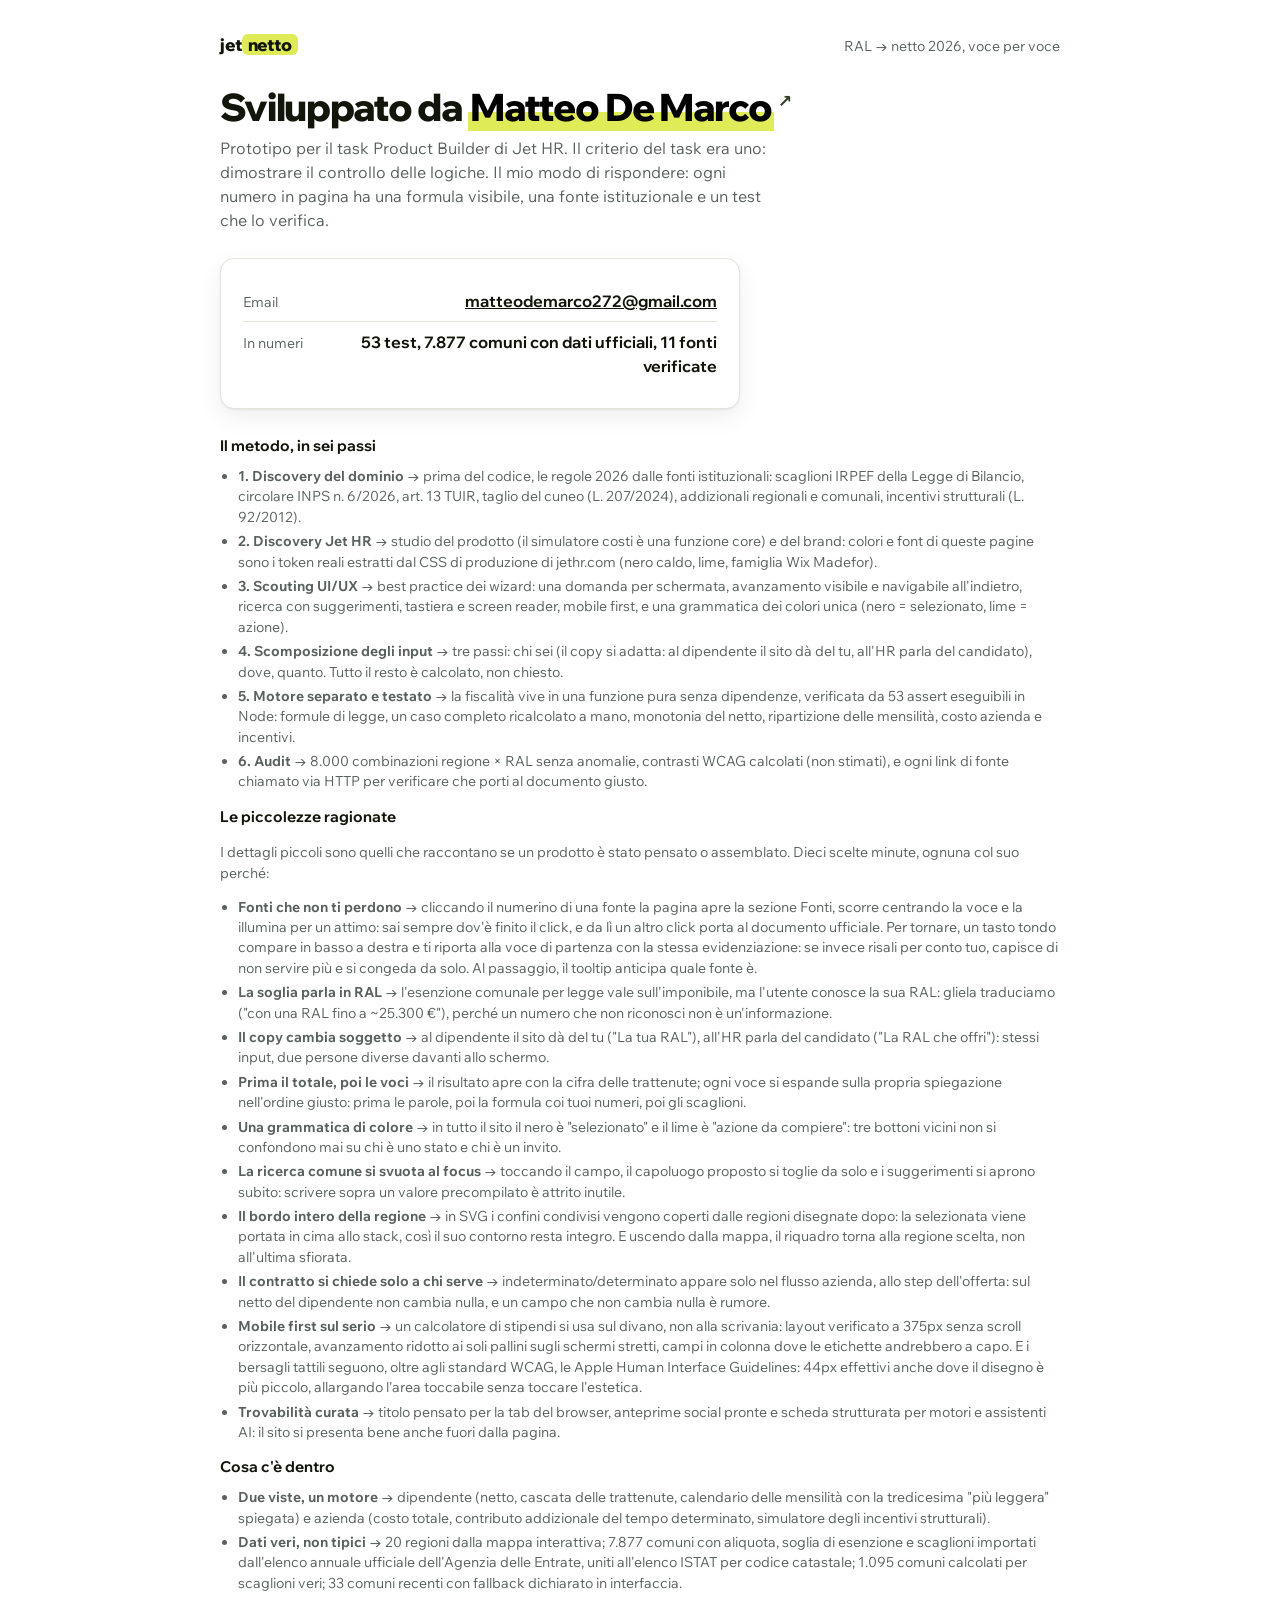
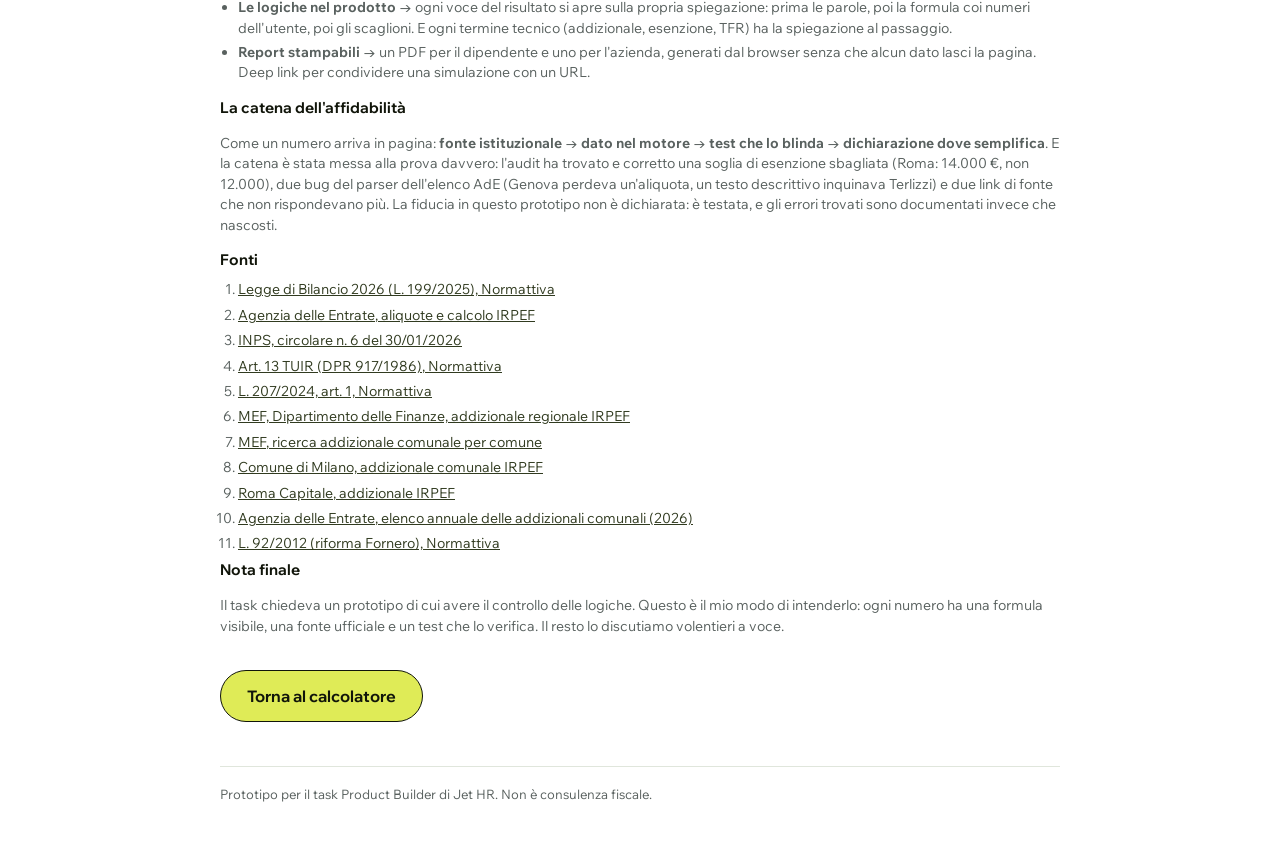
==== commit f53df600: "docs: la trovabilita' tra le scelte curate (readme + credits) Co-Authored-By: Claude Opus 5 <noreply" ====
--- a/credits.html
+++ b/credits.html
@@ -50,7 +50,7 @@
       </ul>
 
       <h3>Le piccolezze ragionate</h3>
-      <p>I dettagli piccoli sono quelli che raccontano se un prodotto è stato pensato o assemblato. Nove scelte minute, ognuna col suo perché:</p>
+      <p>I dettagli piccoli sono quelli che raccontano se un prodotto è stato pensato o assemblato. Dieci scelte minute, ognuna col suo perché:</p>
       <ul>
         <li><b>Fonti che non ti perdono</b> → cliccando il numerino di una fonte la pagina apre la sezione Fonti, scorre centrando la voce e la illumina per un attimo: sai sempre dov'è finito il click, e da lì un altro click porta al documento ufficiale. Per tornare, un tasto tondo compare in basso a destra e ti riporta alla voce di partenza con la stessa evidenziazione: se invece risali per conto tuo, capisce di non servire più e si congeda da solo. Al passaggio, il tooltip anticipa quale fonte è.</li>
         <li><b>La soglia parla in RAL</b> → l'esenzione comunale per legge vale sull'imponibile, ma l'utente conosce la sua RAL: gliela traduciamo ("con una RAL fino a ~25.300 €"), perché un numero che non riconosci non è un'informazione.</li>
@@ -61,6 +61,7 @@
         <li><b>Il bordo intero della regione</b> → in SVG i confini condivisi vengono coperti dalle regioni disegnate dopo: la selezionata viene portata in cima allo stack, così il suo contorno resta integro. E uscendo dalla mappa, il riquadro torna alla regione scelta, non all'ultima sfiorata.</li>
         <li><b>Il contratto si chiede solo a chi serve</b> → indeterminato/determinato appare solo nel flusso azienda, allo step dell'offerta: sul netto del dipendente non cambia nulla, e un campo che non cambia nulla è rumore.</li>
         <li><b>Mobile first sul serio</b> → un calcolatore di stipendi si usa sul divano, non alla scrivania: layout verificato a 375px senza scroll orizzontale, avanzamento ridotto ai soli pallini sugli schermi stretti, campi in colonna dove le etichette andrebbero a capo. E i bersagli tattili seguono, oltre agli standard WCAG, le Apple Human Interface Guidelines: 44px effettivi anche dove il disegno è più piccolo, allargando l'area toccabile senza toccare l'estetica.</li>
+        <li><b>Trovabilità curata</b> → titolo pensato per la tab del browser, anteprime social pronte e scheda strutturata per motori e assistenti AI: il sito si presenta bene anche fuori dalla pagina.</li>
       </ul>
 
       <h3>Cosa c'è dentro</h3>
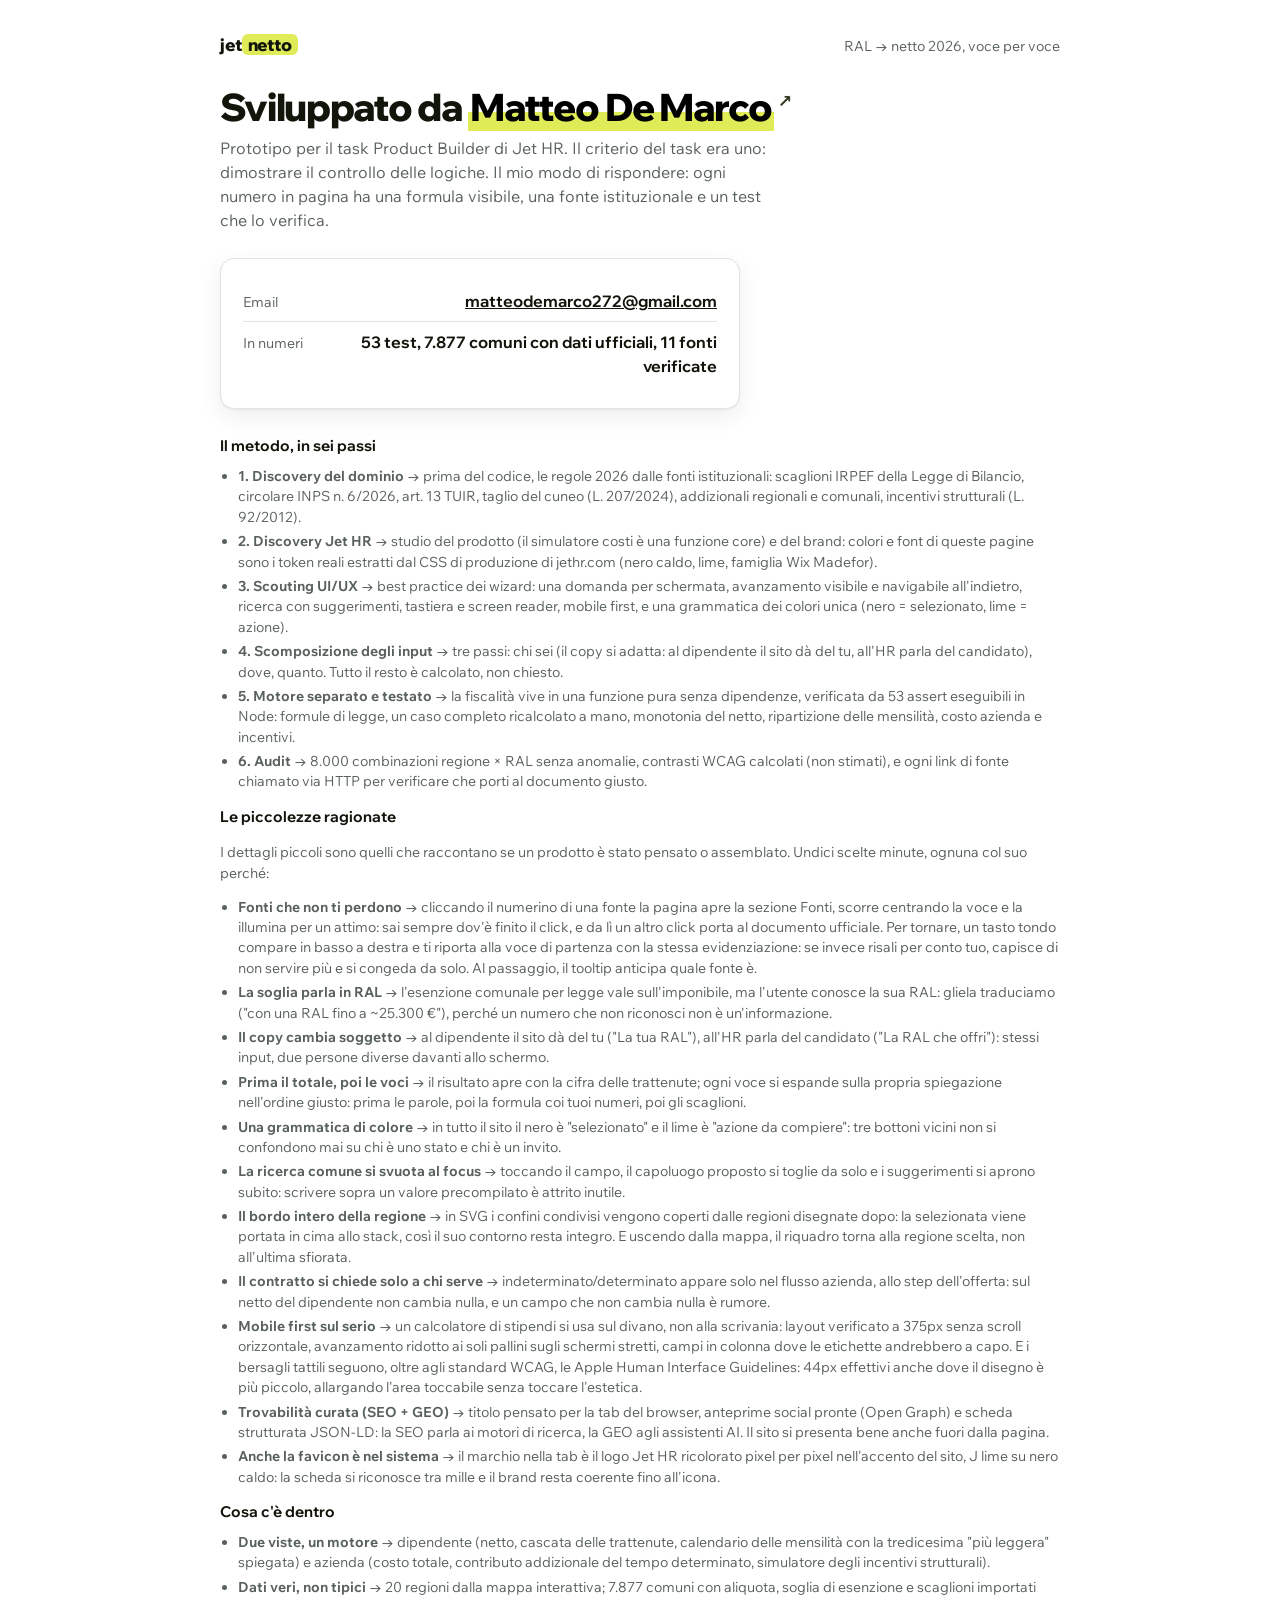
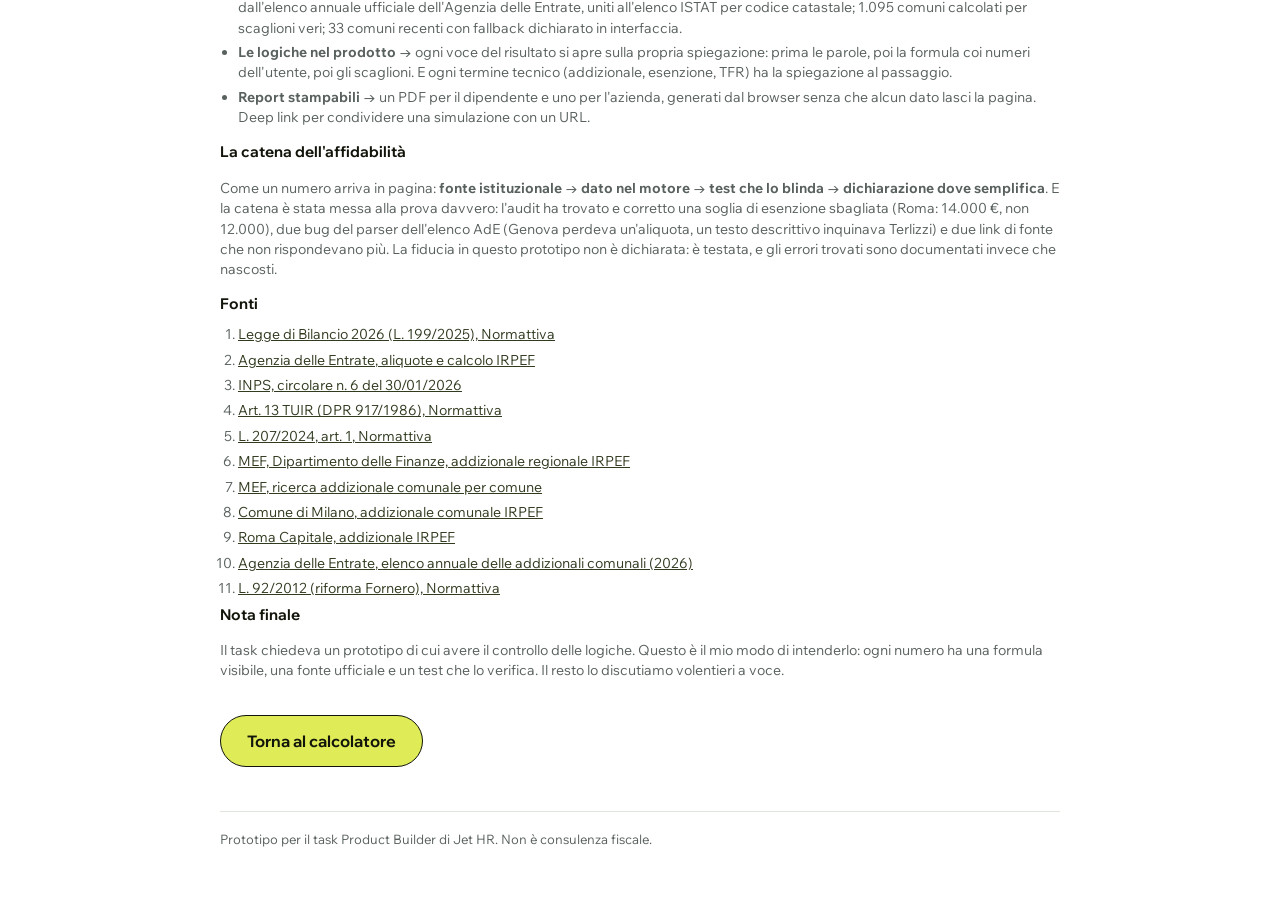
==== commit d867f1b6: "docs: favicon nel sistema e SEO/GEO nominati esplicitamente Co-Authored-By: Claude Opus 5 <noreply@a" ====
--- a/credits.html
+++ b/credits.html
@@ -50,7 +50,7 @@
       </ul>
 
       <h3>Le piccolezze ragionate</h3>
-      <p>I dettagli piccoli sono quelli che raccontano se un prodotto è stato pensato o assemblato. Dieci scelte minute, ognuna col suo perché:</p>
+      <p>I dettagli piccoli sono quelli che raccontano se un prodotto è stato pensato o assemblato. Undici scelte minute, ognuna col suo perché:</p>
       <ul>
         <li><b>Fonti che non ti perdono</b> → cliccando il numerino di una fonte la pagina apre la sezione Fonti, scorre centrando la voce e la illumina per un attimo: sai sempre dov'è finito il click, e da lì un altro click porta al documento ufficiale. Per tornare, un tasto tondo compare in basso a destra e ti riporta alla voce di partenza con la stessa evidenziazione: se invece risali per conto tuo, capisce di non servire più e si congeda da solo. Al passaggio, il tooltip anticipa quale fonte è.</li>
         <li><b>La soglia parla in RAL</b> → l'esenzione comunale per legge vale sull'imponibile, ma l'utente conosce la sua RAL: gliela traduciamo ("con una RAL fino a ~25.300 €"), perché un numero che non riconosci non è un'informazione.</li>
@@ -61,7 +61,8 @@
         <li><b>Il bordo intero della regione</b> → in SVG i confini condivisi vengono coperti dalle regioni disegnate dopo: la selezionata viene portata in cima allo stack, così il suo contorno resta integro. E uscendo dalla mappa, il riquadro torna alla regione scelta, non all'ultima sfiorata.</li>
         <li><b>Il contratto si chiede solo a chi serve</b> → indeterminato/determinato appare solo nel flusso azienda, allo step dell'offerta: sul netto del dipendente non cambia nulla, e un campo che non cambia nulla è rumore.</li>
         <li><b>Mobile first sul serio</b> → un calcolatore di stipendi si usa sul divano, non alla scrivania: layout verificato a 375px senza scroll orizzontale, avanzamento ridotto ai soli pallini sugli schermi stretti, campi in colonna dove le etichette andrebbero a capo. E i bersagli tattili seguono, oltre agli standard WCAG, le Apple Human Interface Guidelines: 44px effettivi anche dove il disegno è più piccolo, allargando l'area toccabile senza toccare l'estetica.</li>
-        <li><b>Trovabilità curata</b> → titolo pensato per la tab del browser, anteprime social pronte e scheda strutturata per motori e assistenti AI: il sito si presenta bene anche fuori dalla pagina.</li>
+        <li><b>Trovabilità curata (SEO + GEO)</b> → titolo pensato per la tab del browser, anteprime social pronte (Open Graph) e scheda strutturata JSON-LD: la SEO parla ai motori di ricerca, la GEO agli assistenti AI. Il sito si presenta bene anche fuori dalla pagina.</li>
+        <li><b>Anche la favicon è nel sistema</b> → il marchio nella tab è il logo Jet HR ricolorato pixel per pixel nell'accento del sito, J lime su nero caldo: la scheda si riconosce tra mille e il brand resta coerente fino all'icona.</li>
       </ul>
 
       <h3>Cosa c'è dentro</h3>
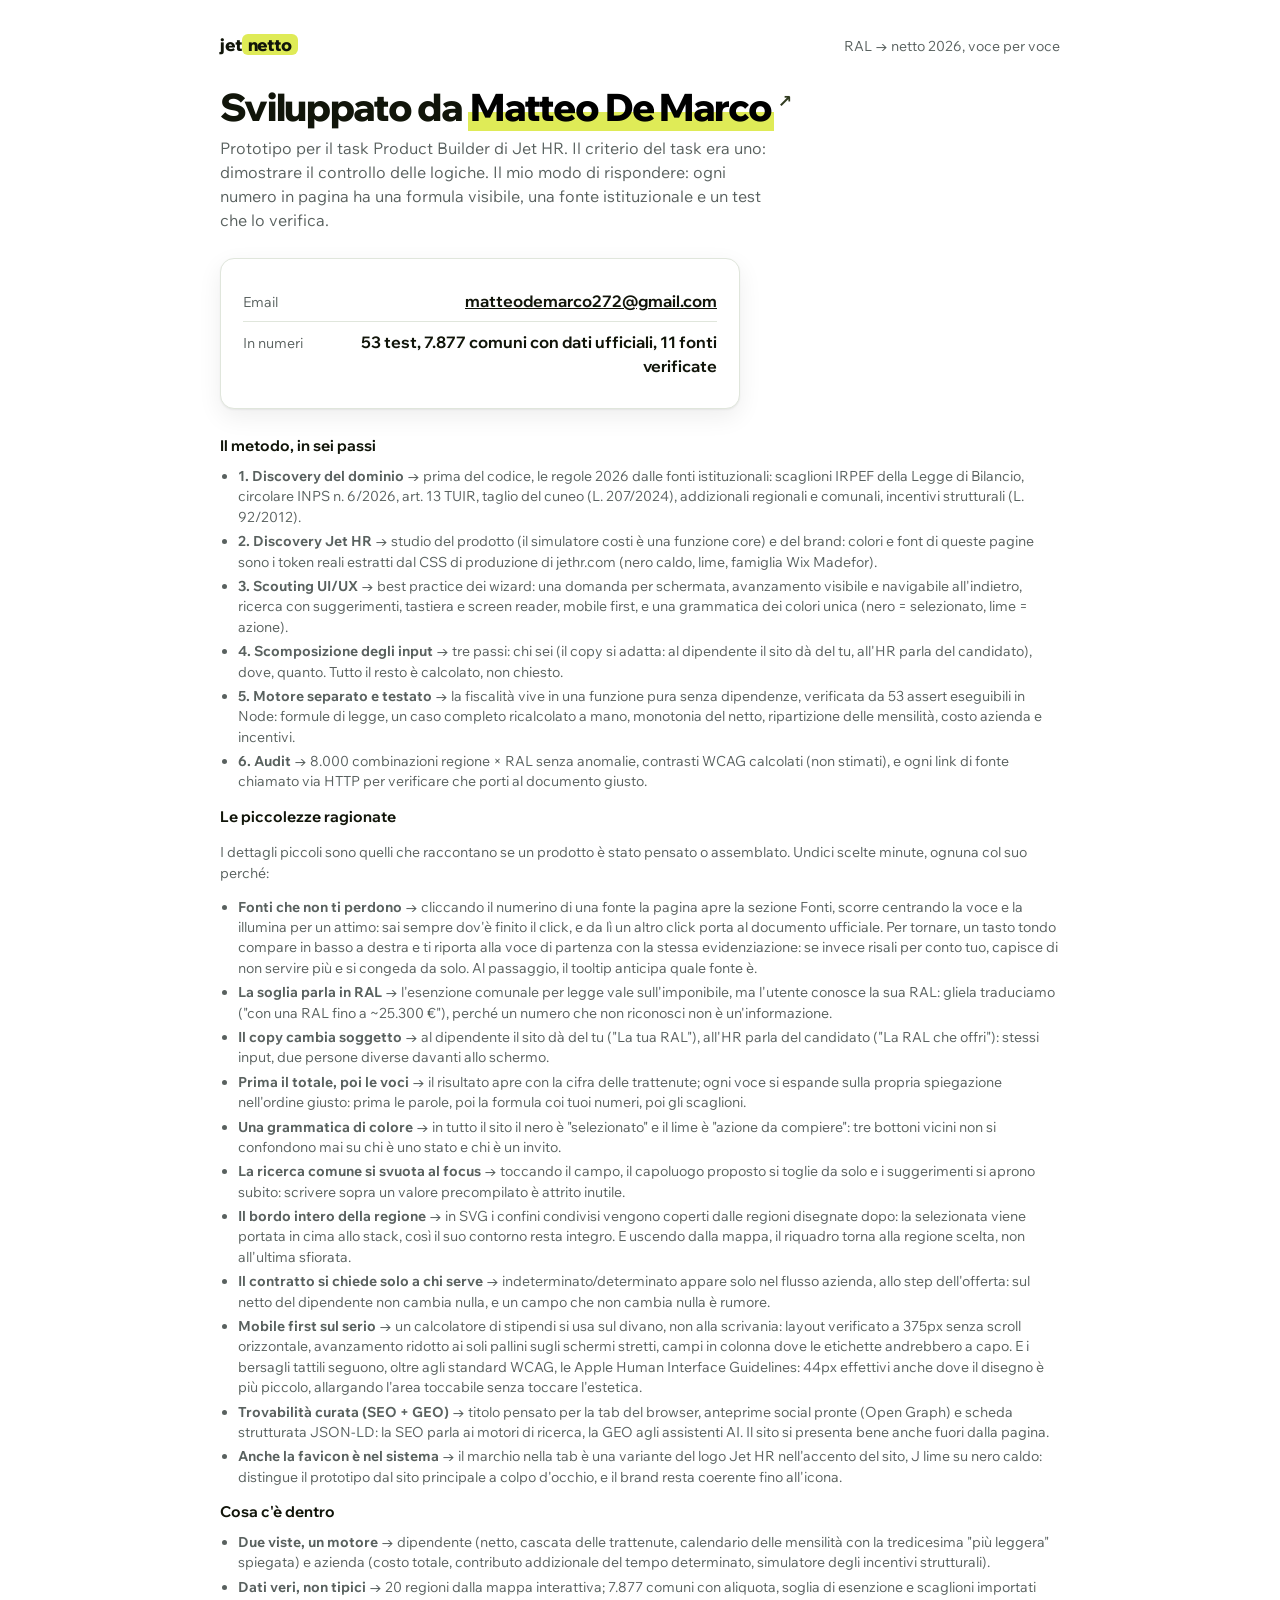
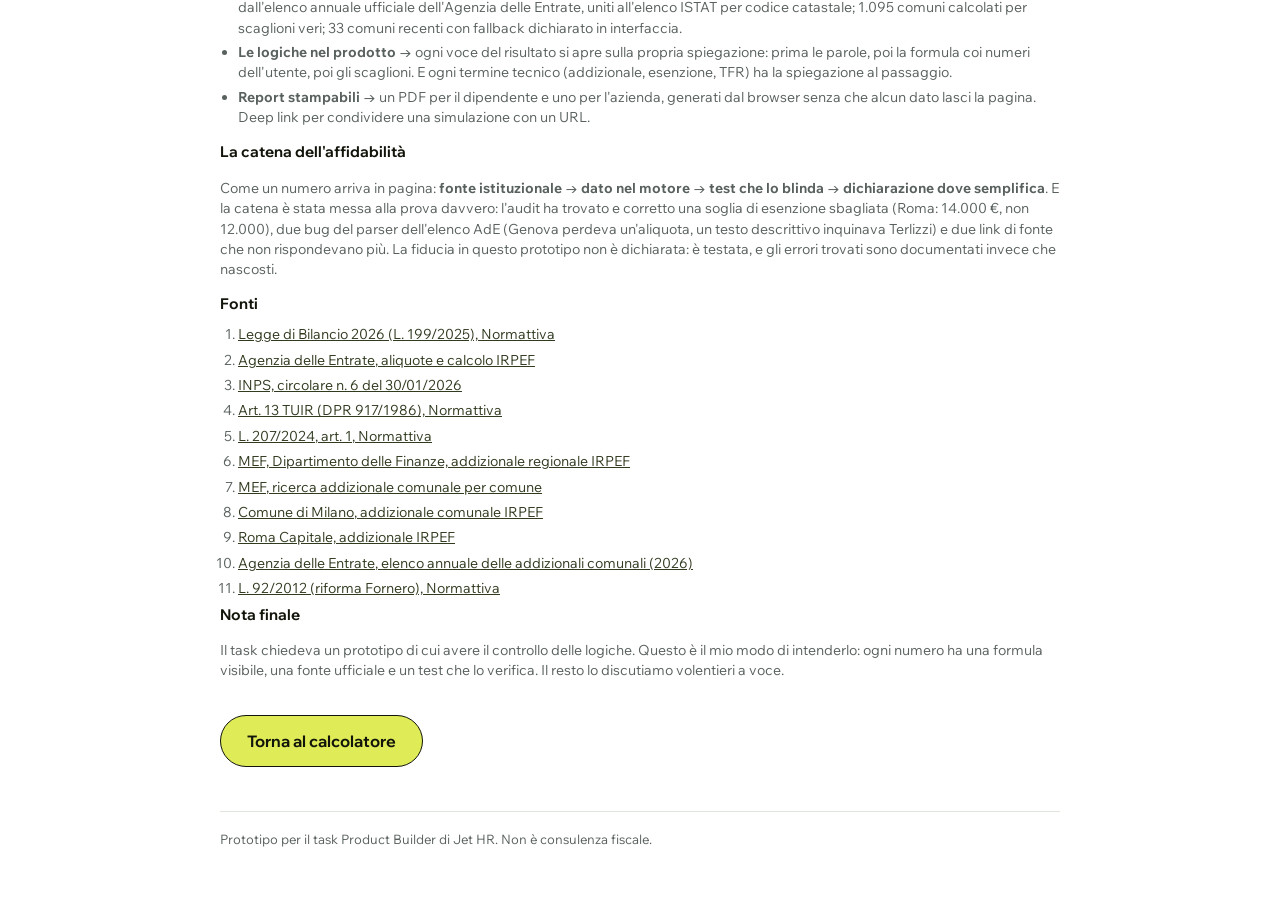
==== commit e8e3aedb: "copy: la favicon come variante di brand, non tecnicismi Co-Authored-By: Claude Opus 5 <noreply@anthr" ====
--- a/credits.html
+++ b/credits.html
@@ -62,7 +62,7 @@
         <li><b>Il contratto si chiede solo a chi serve</b> → indeterminato/determinato appare solo nel flusso azienda, allo step dell'offerta: sul netto del dipendente non cambia nulla, e un campo che non cambia nulla è rumore.</li>
         <li><b>Mobile first sul serio</b> → un calcolatore di stipendi si usa sul divano, non alla scrivania: layout verificato a 375px senza scroll orizzontale, avanzamento ridotto ai soli pallini sugli schermi stretti, campi in colonna dove le etichette andrebbero a capo. E i bersagli tattili seguono, oltre agli standard WCAG, le Apple Human Interface Guidelines: 44px effettivi anche dove il disegno è più piccolo, allargando l'area toccabile senza toccare l'estetica.</li>
         <li><b>Trovabilità curata (SEO + GEO)</b> → titolo pensato per la tab del browser, anteprime social pronte (Open Graph) e scheda strutturata JSON-LD: la SEO parla ai motori di ricerca, la GEO agli assistenti AI. Il sito si presenta bene anche fuori dalla pagina.</li>
-        <li><b>Anche la favicon è nel sistema</b> → il marchio nella tab è il logo Jet HR ricolorato pixel per pixel nell'accento del sito, J lime su nero caldo: la scheda si riconosce tra mille e il brand resta coerente fino all'icona.</li>
+        <li><b>Anche la favicon è nel sistema</b> → il marchio nella tab è una variante del logo Jet HR nell'accento del sito, J lime su nero caldo: distingue il prototipo dal sito principale a colpo d'occhio, e il brand resta coerente fino all'icona.</li>
       </ul>
 
       <h3>Cosa c'è dentro</h3>
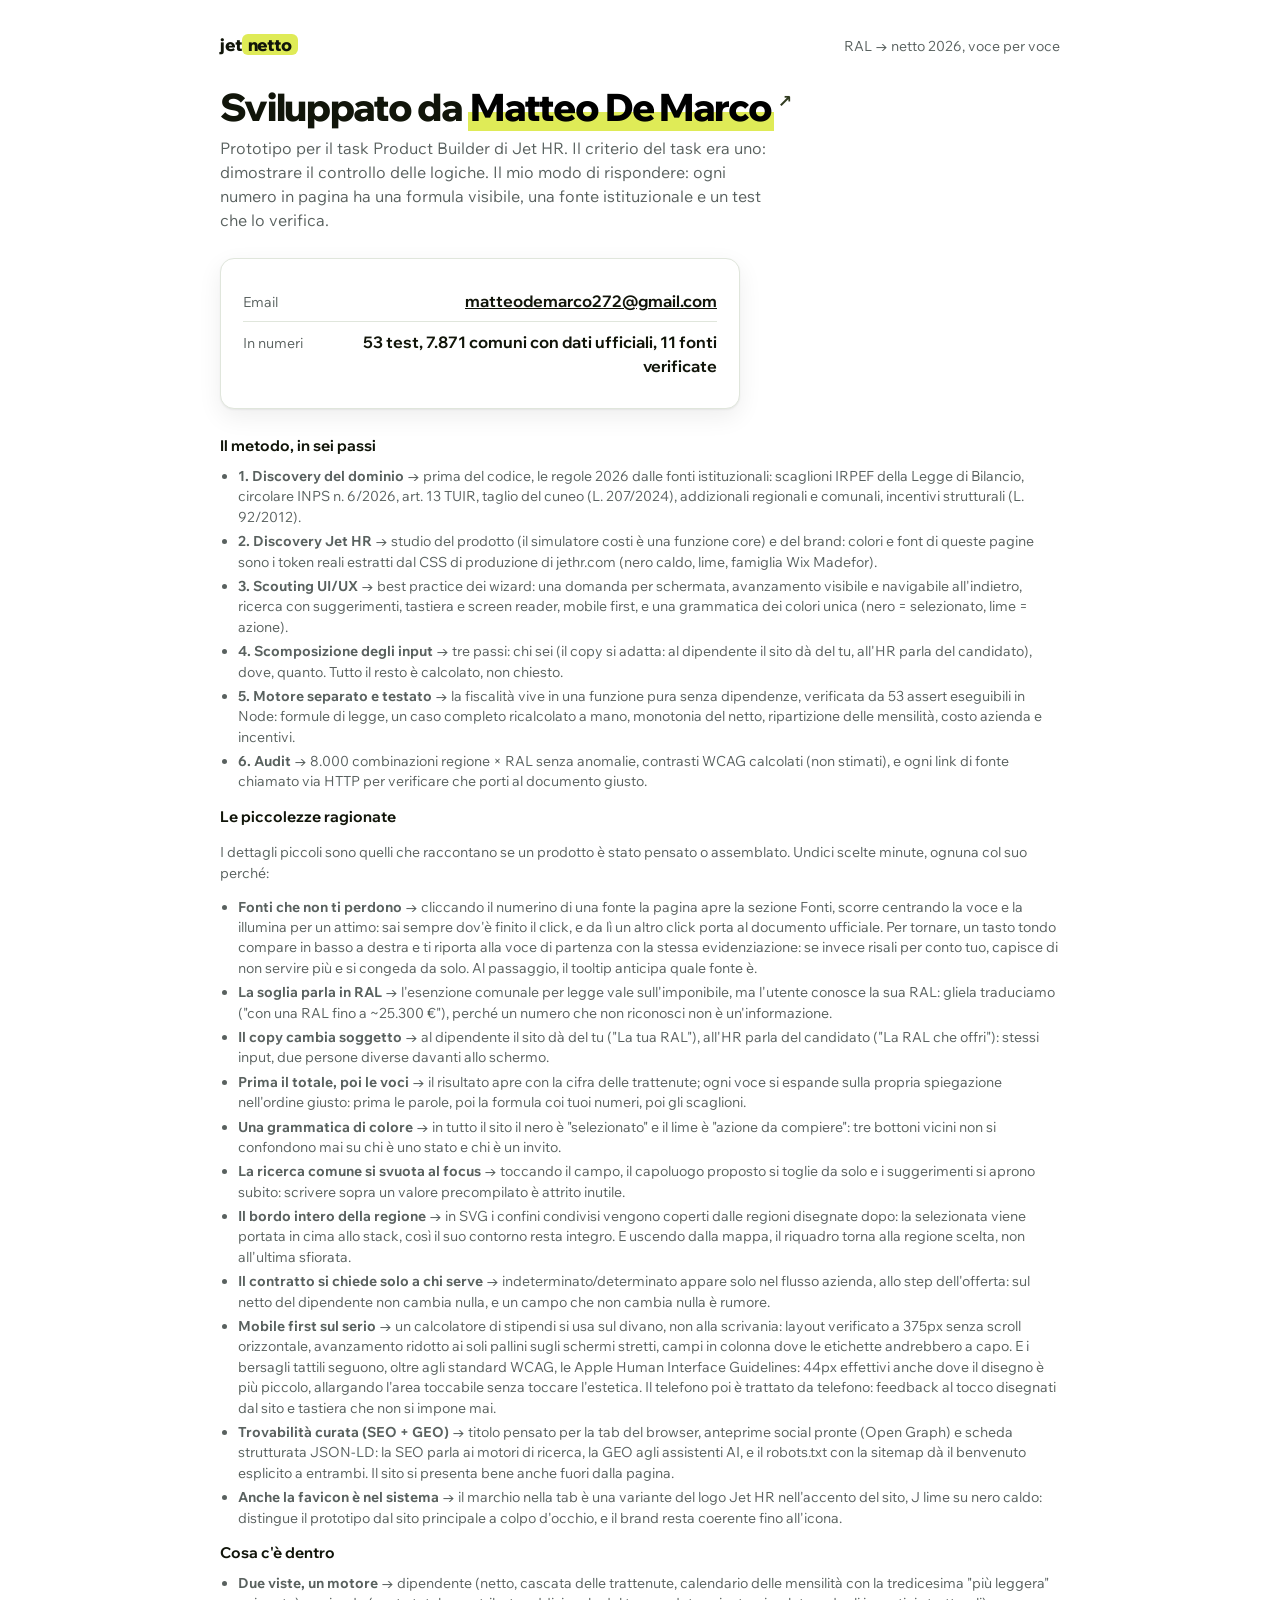
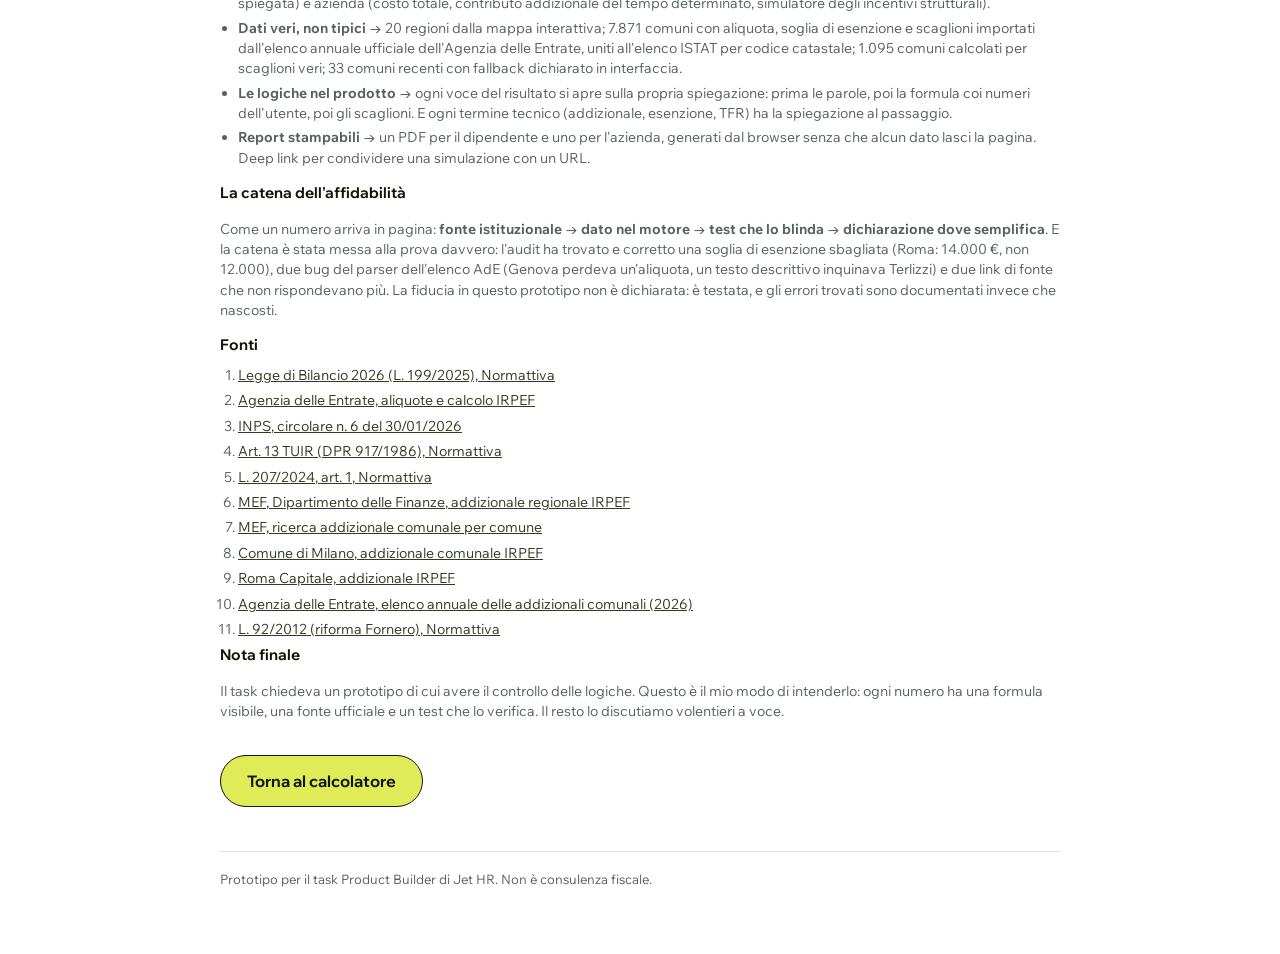
==== commit d167c5f2: "docs: 7.871 il numero vero, struttura completa, touch nel mobile-first; robots+sitemap Co-Authored-B" ====
--- a/credits.html
+++ b/credits.html
@@ -4,7 +4,7 @@
   <meta charset="UTF-8">
   <meta name="viewport" content="width=device-width, initial-scale=1.0">
   <title>Sviluppato da Matteo De Marco | Jet Netto</title>
-  <meta name="description" content="Metodo, fonti e scelte di design dietro jet netto, il calcolatore RAL → netto 2026: motore testato, dati ufficiali per 7.877 comuni, accessibilità curata.">
+  <meta name="description" content="Metodo, fonti e scelte di design dietro jet netto, il calcolatore RAL → netto 2026: motore testato, dati ufficiali per 7.871 comuni, accessibilità curata.">
   <link rel="canonical" href="https://jetnetto.zetakiwi.com/credits.html">
   <link rel="icon" type="image/png" href="favicon.png?v=2">
   <link rel="apple-touch-icon" href="apple-touch-icon.png?v=2">
@@ -33,7 +33,7 @@
       </div>
       <div class="city-row">
         <span class="city-label">In numeri</span>
-        <span class="city-value">53 test, 7.877 comuni con dati ufficiali, 11 fonti verificate</span>
+        <span class="city-value">53 test, 7.871 comuni con dati ufficiali, 11 fonti verificate</span>
       </div>
     </div>
 
@@ -60,15 +60,15 @@
         <li><b>La ricerca comune si svuota al focus</b> → toccando il campo, il capoluogo proposto si toglie da solo e i suggerimenti si aprono subito: scrivere sopra un valore precompilato è attrito inutile.</li>
         <li><b>Il bordo intero della regione</b> → in SVG i confini condivisi vengono coperti dalle regioni disegnate dopo: la selezionata viene portata in cima allo stack, così il suo contorno resta integro. E uscendo dalla mappa, il riquadro torna alla regione scelta, non all'ultima sfiorata.</li>
         <li><b>Il contratto si chiede solo a chi serve</b> → indeterminato/determinato appare solo nel flusso azienda, allo step dell'offerta: sul netto del dipendente non cambia nulla, e un campo che non cambia nulla è rumore.</li>
-        <li><b>Mobile first sul serio</b> → un calcolatore di stipendi si usa sul divano, non alla scrivania: layout verificato a 375px senza scroll orizzontale, avanzamento ridotto ai soli pallini sugli schermi stretti, campi in colonna dove le etichette andrebbero a capo. E i bersagli tattili seguono, oltre agli standard WCAG, le Apple Human Interface Guidelines: 44px effettivi anche dove il disegno è più piccolo, allargando l'area toccabile senza toccare l'estetica.</li>
-        <li><b>Trovabilità curata (SEO + GEO)</b> → titolo pensato per la tab del browser, anteprime social pronte (Open Graph) e scheda strutturata JSON-LD: la SEO parla ai motori di ricerca, la GEO agli assistenti AI. Il sito si presenta bene anche fuori dalla pagina.</li>
+        <li><b>Mobile first sul serio</b> → un calcolatore di stipendi si usa sul divano, non alla scrivania: layout verificato a 375px senza scroll orizzontale, avanzamento ridotto ai soli pallini sugli schermi stretti, campi in colonna dove le etichette andrebbero a capo. E i bersagli tattili seguono, oltre agli standard WCAG, le Apple Human Interface Guidelines: 44px effettivi anche dove il disegno è più piccolo, allargando l'area toccabile senza toccare l'estetica. Il telefono poi è trattato da telefono: feedback al tocco disegnati dal sito e tastiera che non si impone mai.</li>
+        <li><b>Trovabilità curata (SEO + GEO)</b> → titolo pensato per la tab del browser, anteprime social pronte (Open Graph) e scheda strutturata JSON-LD: la SEO parla ai motori di ricerca, la GEO agli assistenti AI, e il robots.txt con la sitemap dà il benvenuto esplicito a entrambi. Il sito si presenta bene anche fuori dalla pagina.</li>
         <li><b>Anche la favicon è nel sistema</b> → il marchio nella tab è una variante del logo Jet HR nell'accento del sito, J lime su nero caldo: distingue il prototipo dal sito principale a colpo d'occhio, e il brand resta coerente fino all'icona.</li>
       </ul>
 
       <h3>Cosa c'è dentro</h3>
       <ul>
         <li><b>Due viste, un motore</b> → dipendente (netto, cascata delle trattenute, calendario delle mensilità con la tredicesima "più leggera" spiegata) e azienda (costo totale, contributo addizionale del tempo determinato, simulatore degli incentivi strutturali).</li>
-        <li><b>Dati veri, non tipici</b> → 20 regioni dalla mappa interattiva; 7.877 comuni con aliquota, soglia di esenzione e scaglioni importati dall'elenco annuale ufficiale dell'Agenzia delle Entrate, uniti all'elenco ISTAT per codice catastale; 1.095 comuni calcolati per scaglioni veri; 33 comuni recenti con fallback dichiarato in interfaccia.</li>
+        <li><b>Dati veri, non tipici</b> → 20 regioni dalla mappa interattiva; 7.871 comuni con aliquota, soglia di esenzione e scaglioni importati dall'elenco annuale ufficiale dell'Agenzia delle Entrate, uniti all'elenco ISTAT per codice catastale; 1.095 comuni calcolati per scaglioni veri; 33 comuni recenti con fallback dichiarato in interfaccia.</li>
         <li><b>Le logiche nel prodotto</b> → ogni voce del risultato si apre sulla propria spiegazione: prima le parole, poi la formula coi numeri dell'utente, poi gli scaglioni. E ogni termine tecnico (addizionale, esenzione, TFR) ha la spiegazione al passaggio.</li>
         <li><b>Report stampabili</b> → un PDF per il dipendente e uno per l'azienda, generati dal browser senza che alcun dato lasci la pagina. Deep link per condividere una simulazione con un URL.</li>
       </ul>
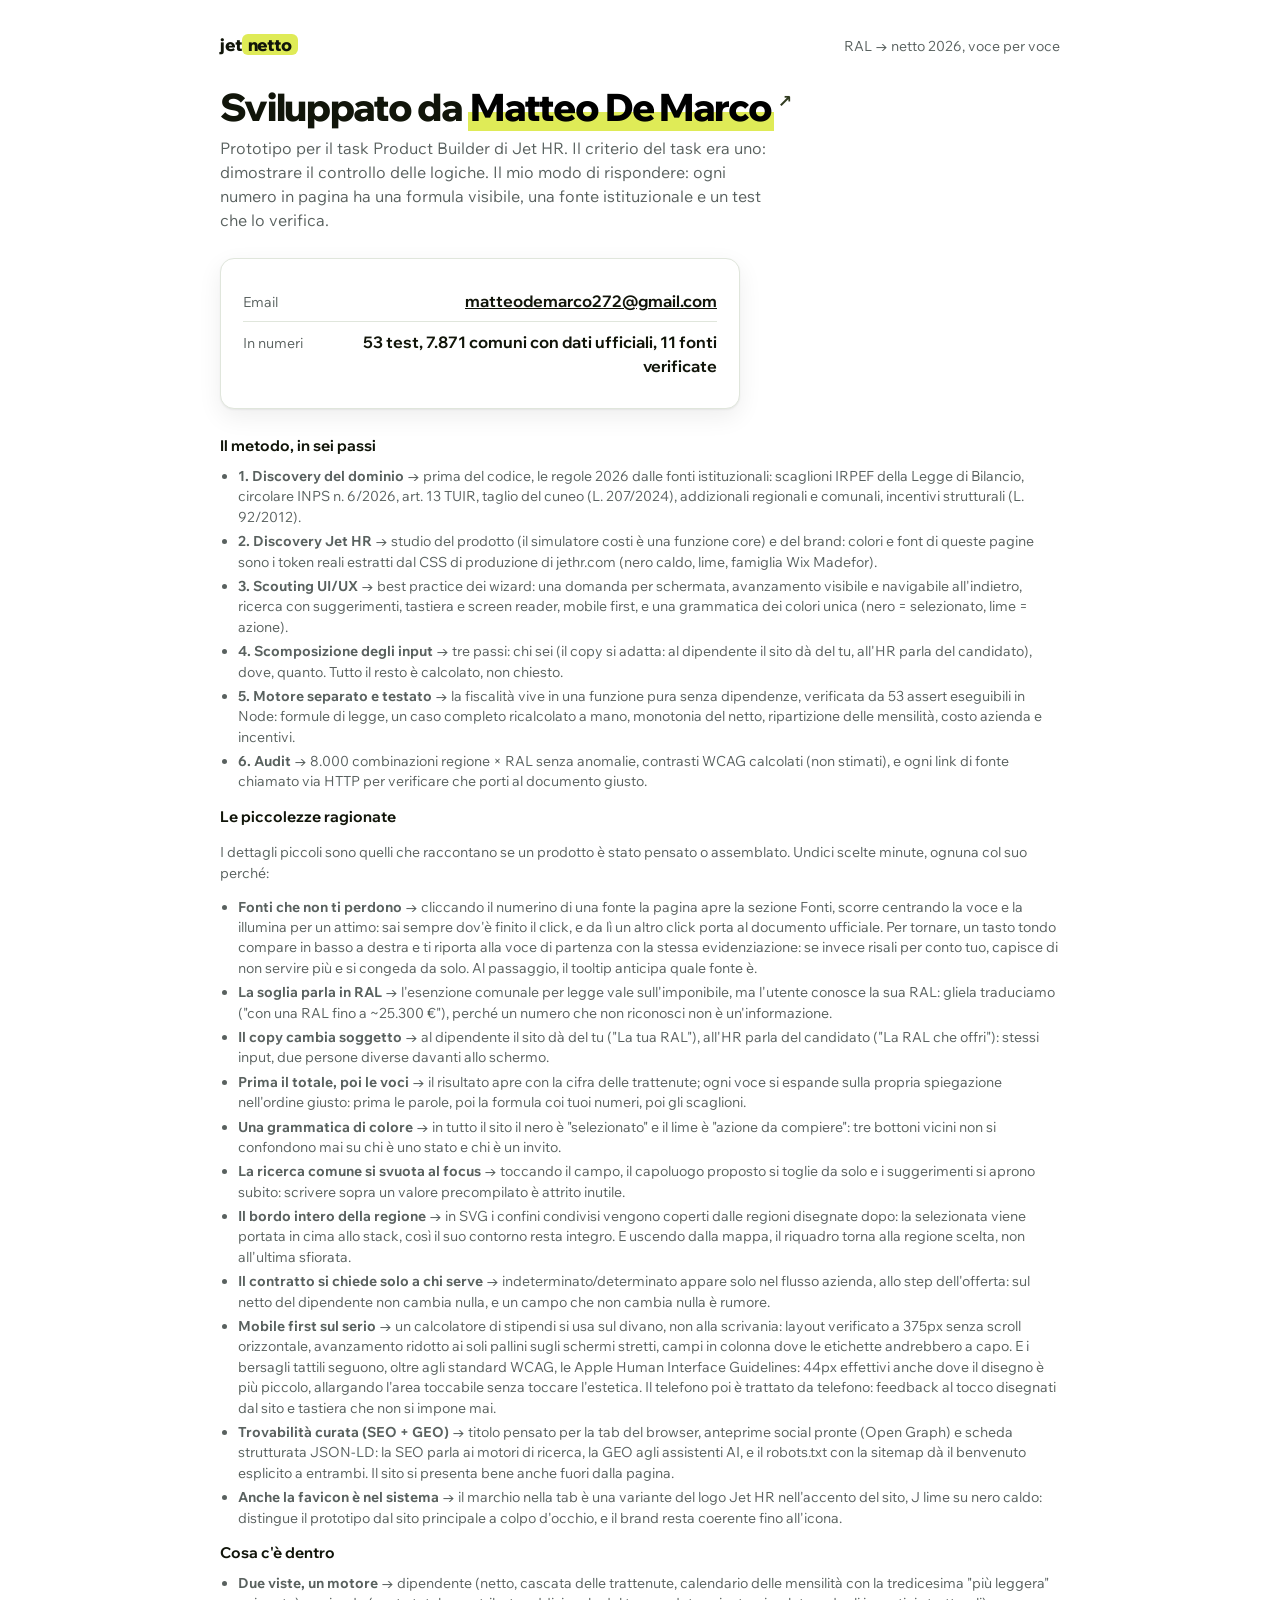
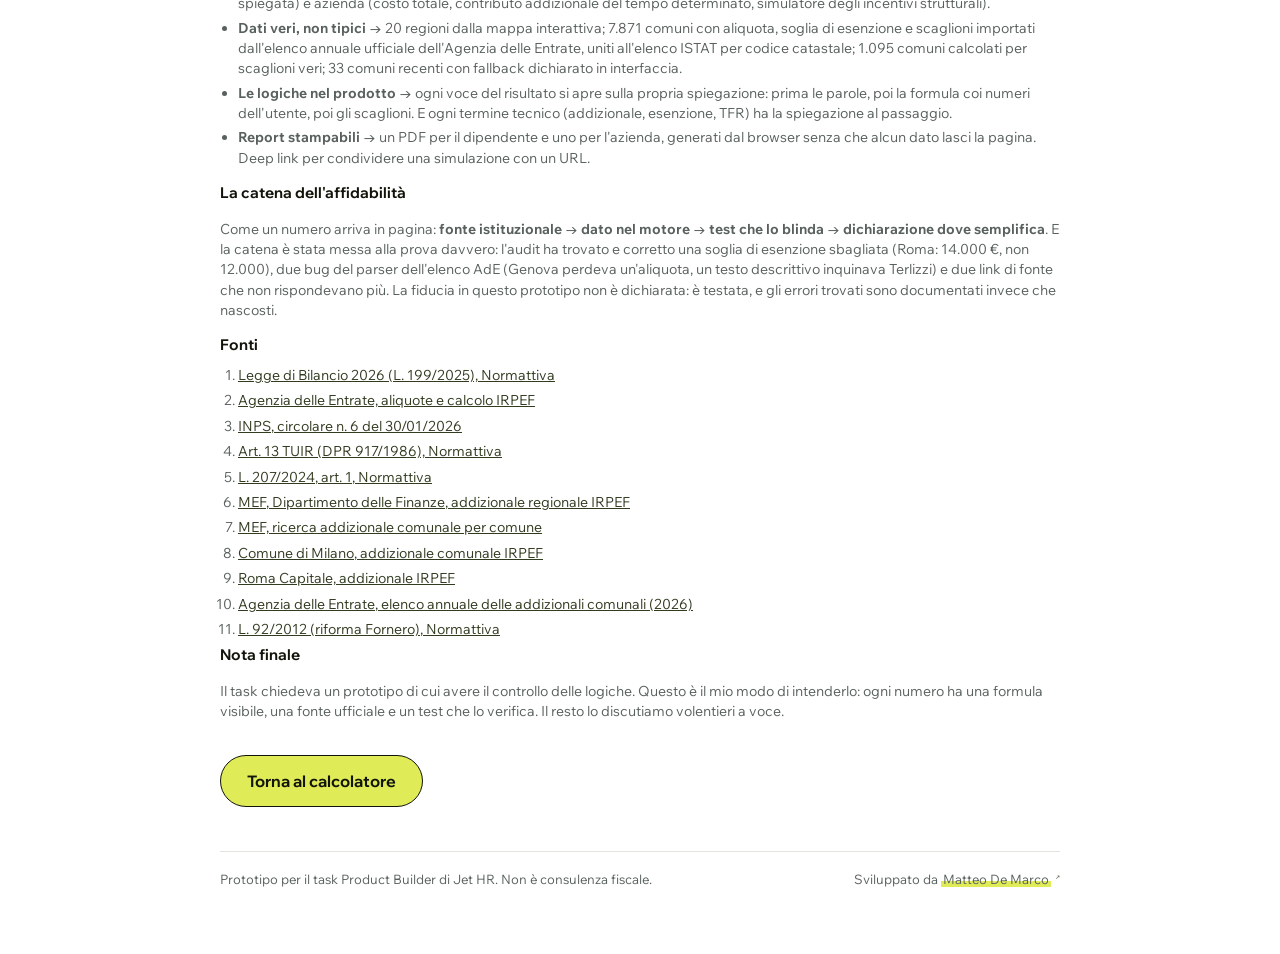
==== commit 296245ce: "credits: firma col nome evidenziato e link LinkedIn anche nel footer Co-Authored-By: Claude Opus 5 <" ====
--- a/credits.html
+++ b/credits.html
@@ -12,7 +12,7 @@
   <link rel="preconnect" href="https://fonts.googleapis.com">
   <link rel="preconnect" href="https://fonts.gstatic.com" crossorigin>
   <link href="https://fonts.googleapis.com/css2?family=Wix+Madefor+Display:wght@400;700;800&family=Wix+Madefor+Text:wght@400;600&display=swap" rel="stylesheet">
-  <link rel="stylesheet" href="styles.css?v=29">
+  <link rel="stylesheet" href="styles.css?v=30">
 </head>
 <body>
 <div class="wrap">
@@ -102,6 +102,7 @@
 
   <footer class="colophon">
     <span>Prototipo per il task Product Builder di Jet HR. Non è consulenza fiscale.</span>
+    <span>Sviluppato da <a class="name-link" href="https://www.linkedin.com/in/matteodemarcoo/" target="_blank" rel="noopener" title="Profilo LinkedIn"><mark>Matteo De Marco</mark><span class="name-arrow" aria-hidden="true">↗</span></a></span>
   </footer>
 
 </div>
--- a/styles.css
+++ b/styles.css
@@ -531,6 +531,8 @@
 }
 footer.colophon .credit { color: var(--ink-muted); text-decoration: underline; text-underline-offset: 3px; white-space: nowrap; }
 footer.colophon .credit:hover { color: var(--ink); }
+footer.colophon mark { background: linear-gradient(transparent 62%, var(--lime) 62%); padding: 0 2px; color: inherit; }
+footer.colophon .name-link { white-space: nowrap; padding: 12px 4px; margin: -12px -4px; /* bersaglio tattile senza spostare il testo */ }
 
 /* ─── Report stampabile ─── */
 .report-sheet { display: none; }
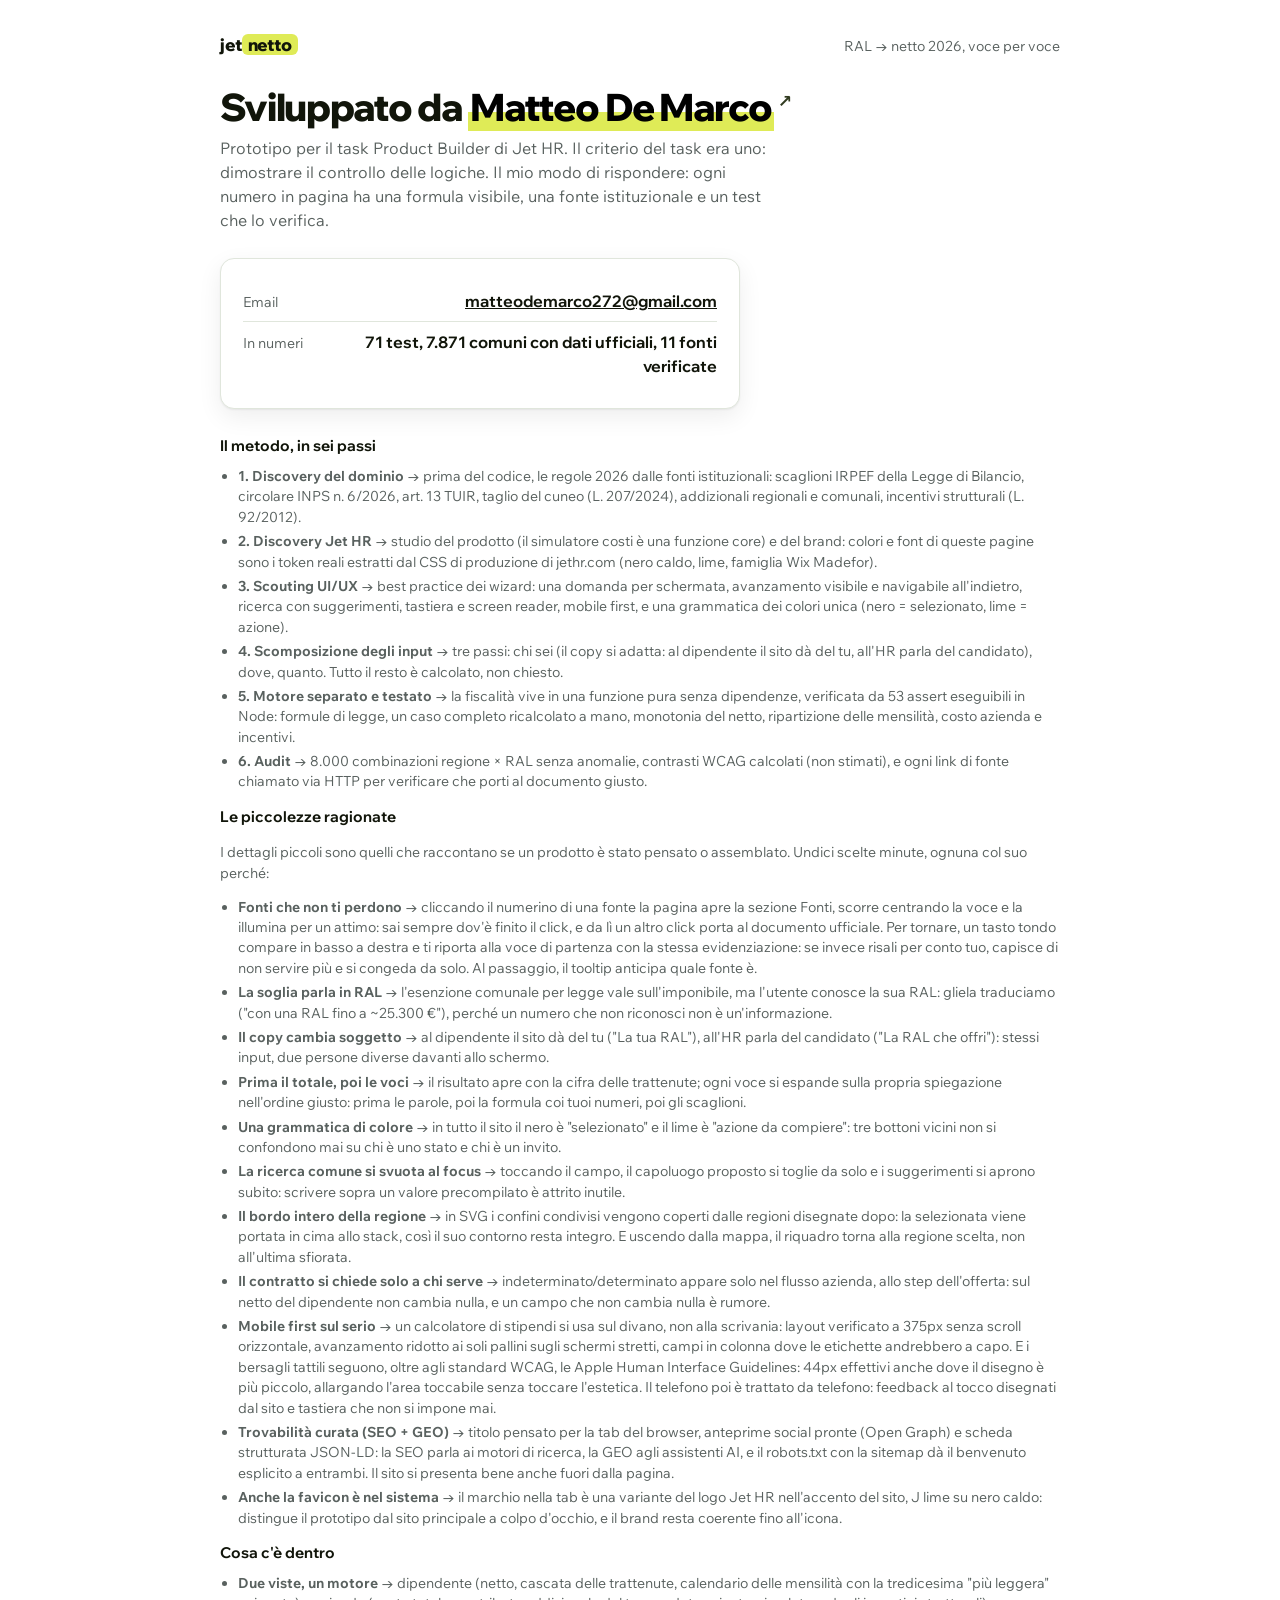
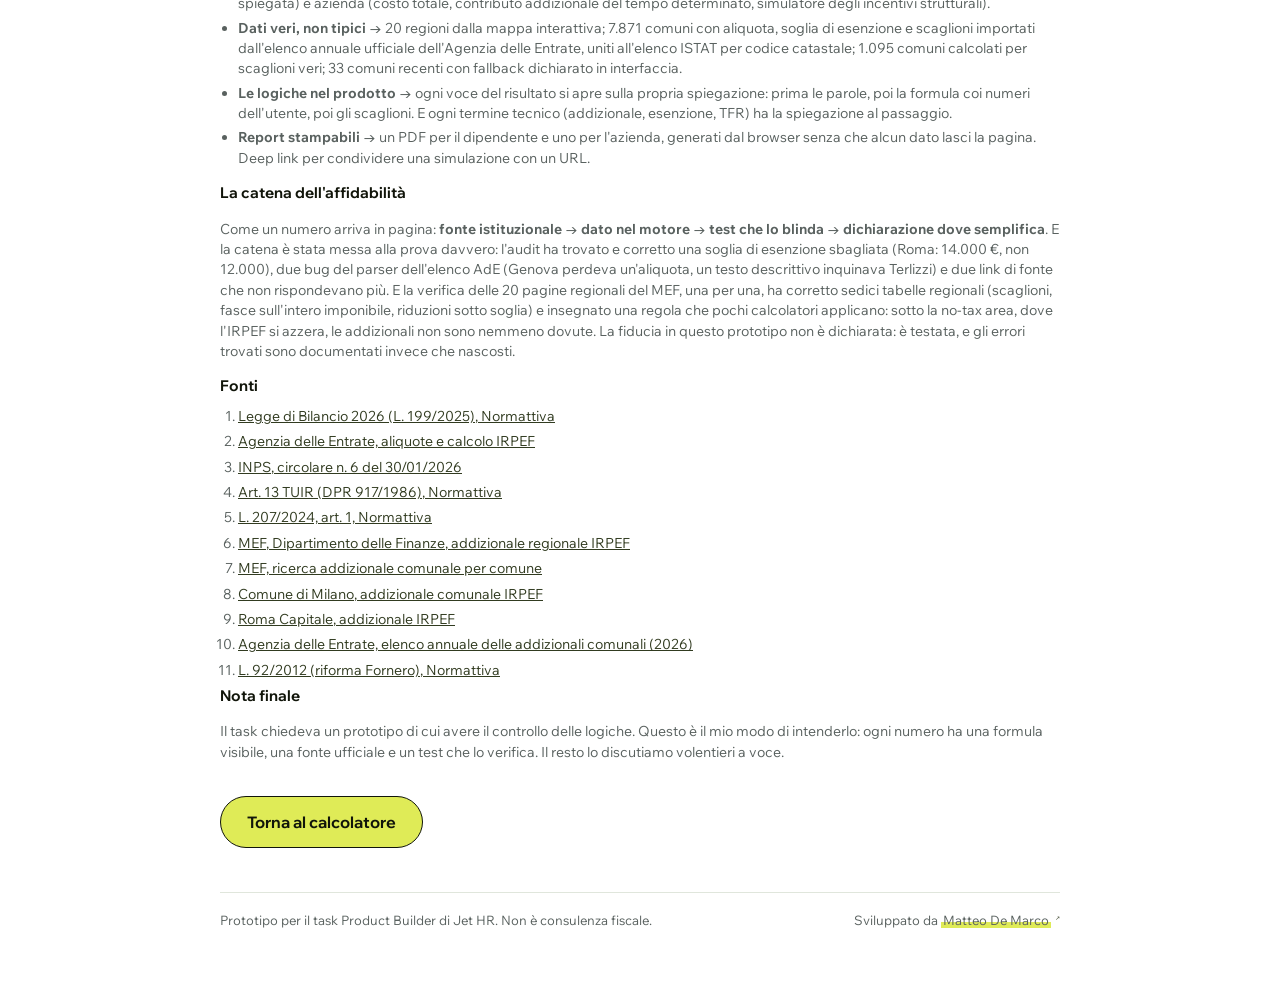
==== commit 9dbbb4ba: "fix(regioni): le 20 addizionali regionali con le strutture vere delle pagine MEF 2026 Verifica regio" ====
--- a/credits.html
+++ b/credits.html
@@ -33,7 +33,7 @@
       </div>
       <div class="city-row">
         <span class="city-label">In numeri</span>
-        <span class="city-value">53 test, 7.871 comuni con dati ufficiali, 11 fonti verificate</span>
+        <span class="city-value">71 test, 7.871 comuni con dati ufficiali, 11 fonti verificate</span>
       </div>
     </div>
 
@@ -74,7 +74,7 @@
       </ul>
 
       <h3>La catena dell'affidabilità</h3>
-      <p>Come un numero arriva in pagina: <b>fonte istituzionale → dato nel motore → test che lo blinda → dichiarazione dove semplifica</b>. E la catena è stata messa alla prova davvero: l'audit ha trovato e corretto una soglia di esenzione sbagliata (Roma: 14.000 €, non 12.000), due bug del parser dell'elenco AdE (Genova perdeva un'aliquota, un testo descrittivo inquinava Terlizzi) e due link di fonte che non rispondevano più. La fiducia in questo prototipo non è dichiarata: è testata, e gli errori trovati sono documentati invece che nascosti.</p>
+      <p>Come un numero arriva in pagina: <b>fonte istituzionale → dato nel motore → test che lo blinda → dichiarazione dove semplifica</b>. E la catena è stata messa alla prova davvero: l'audit ha trovato e corretto una soglia di esenzione sbagliata (Roma: 14.000 €, non 12.000), due bug del parser dell'elenco AdE (Genova perdeva un'aliquota, un testo descrittivo inquinava Terlizzi) e due link di fonte che non rispondevano più. E la verifica delle 20 pagine regionali del MEF, una per una, ha corretto sedici tabelle regionali (scaglioni, fasce sull'intero imponibile, riduzioni sotto soglia) e insegnato una regola che pochi calcolatori applicano: sotto la no-tax area, dove l'IRPEF si azzera, le addizionali non sono nemmeno dovute. La fiducia in questo prototipo non è dichiarata: è testata, e gli errori trovati sono documentati invece che nascosti.</p>
 
       <h3>Fonti</h3>
       <ol class="fonti">
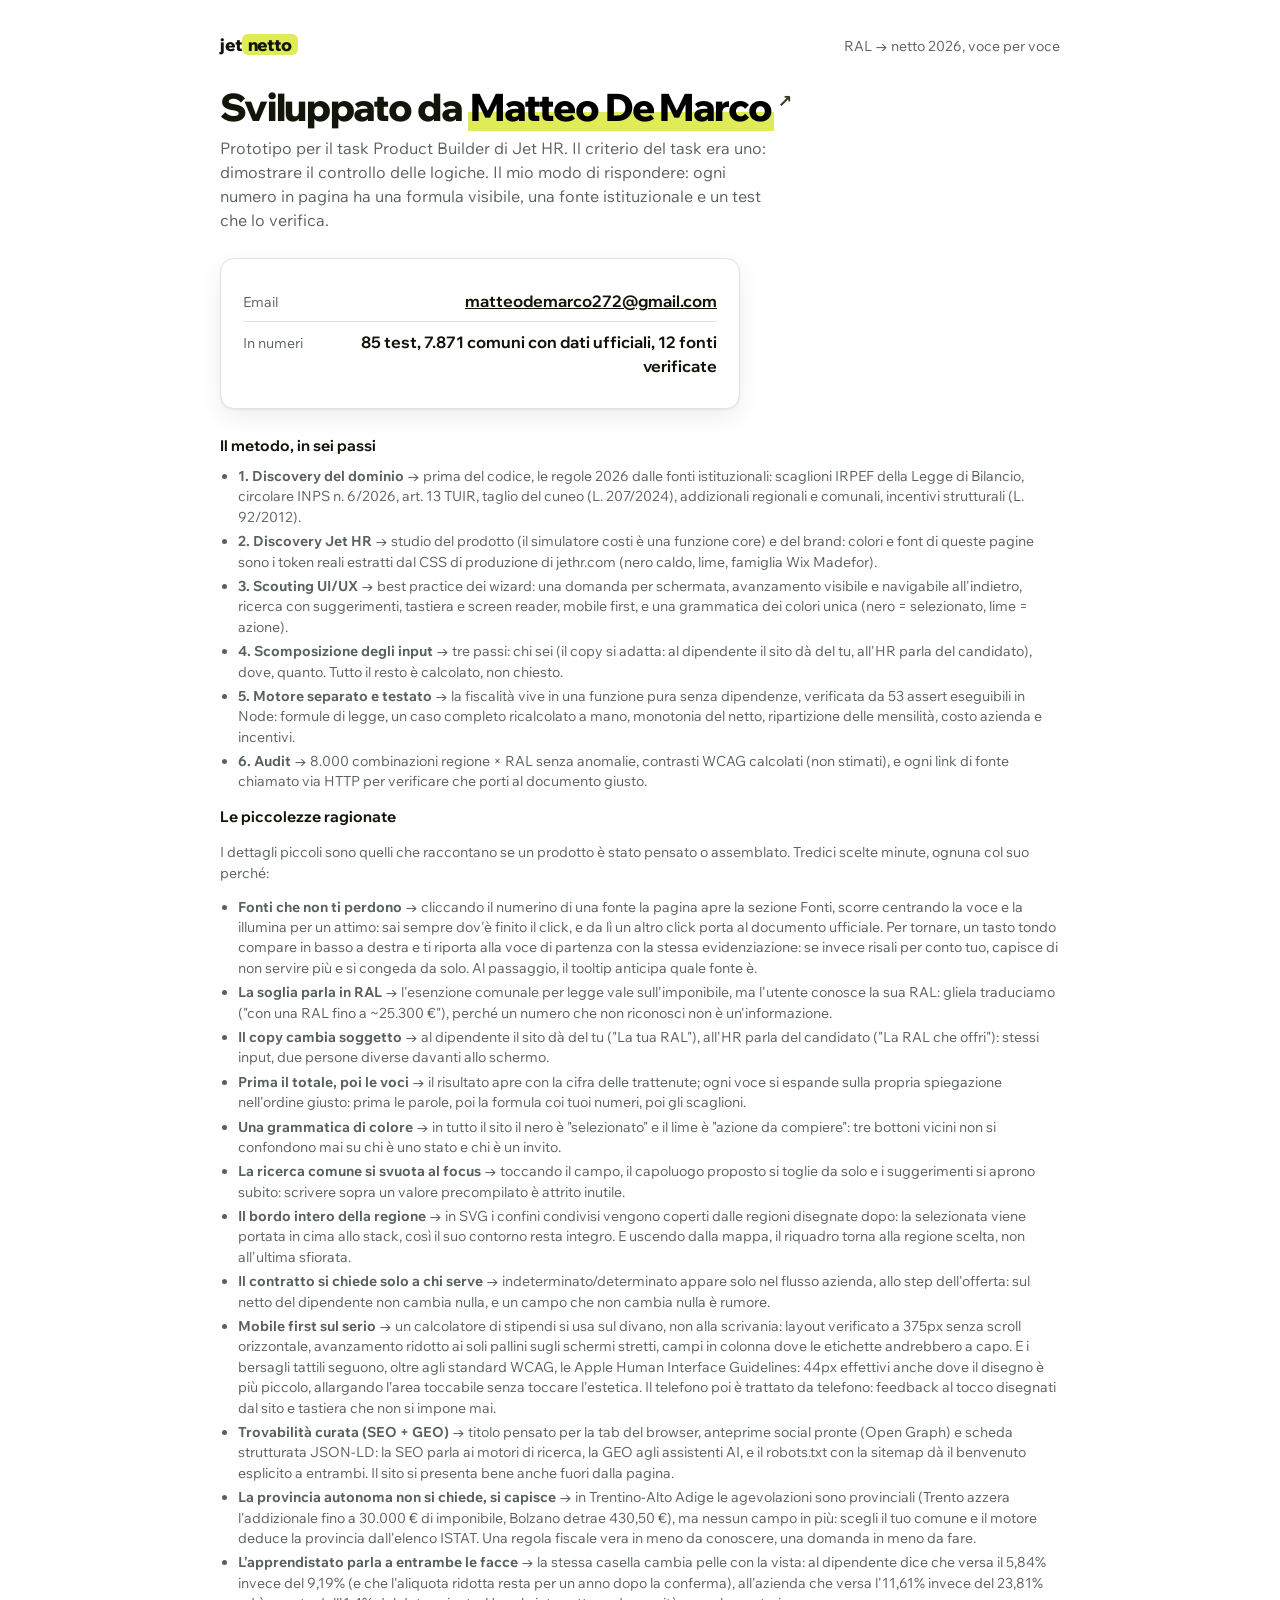
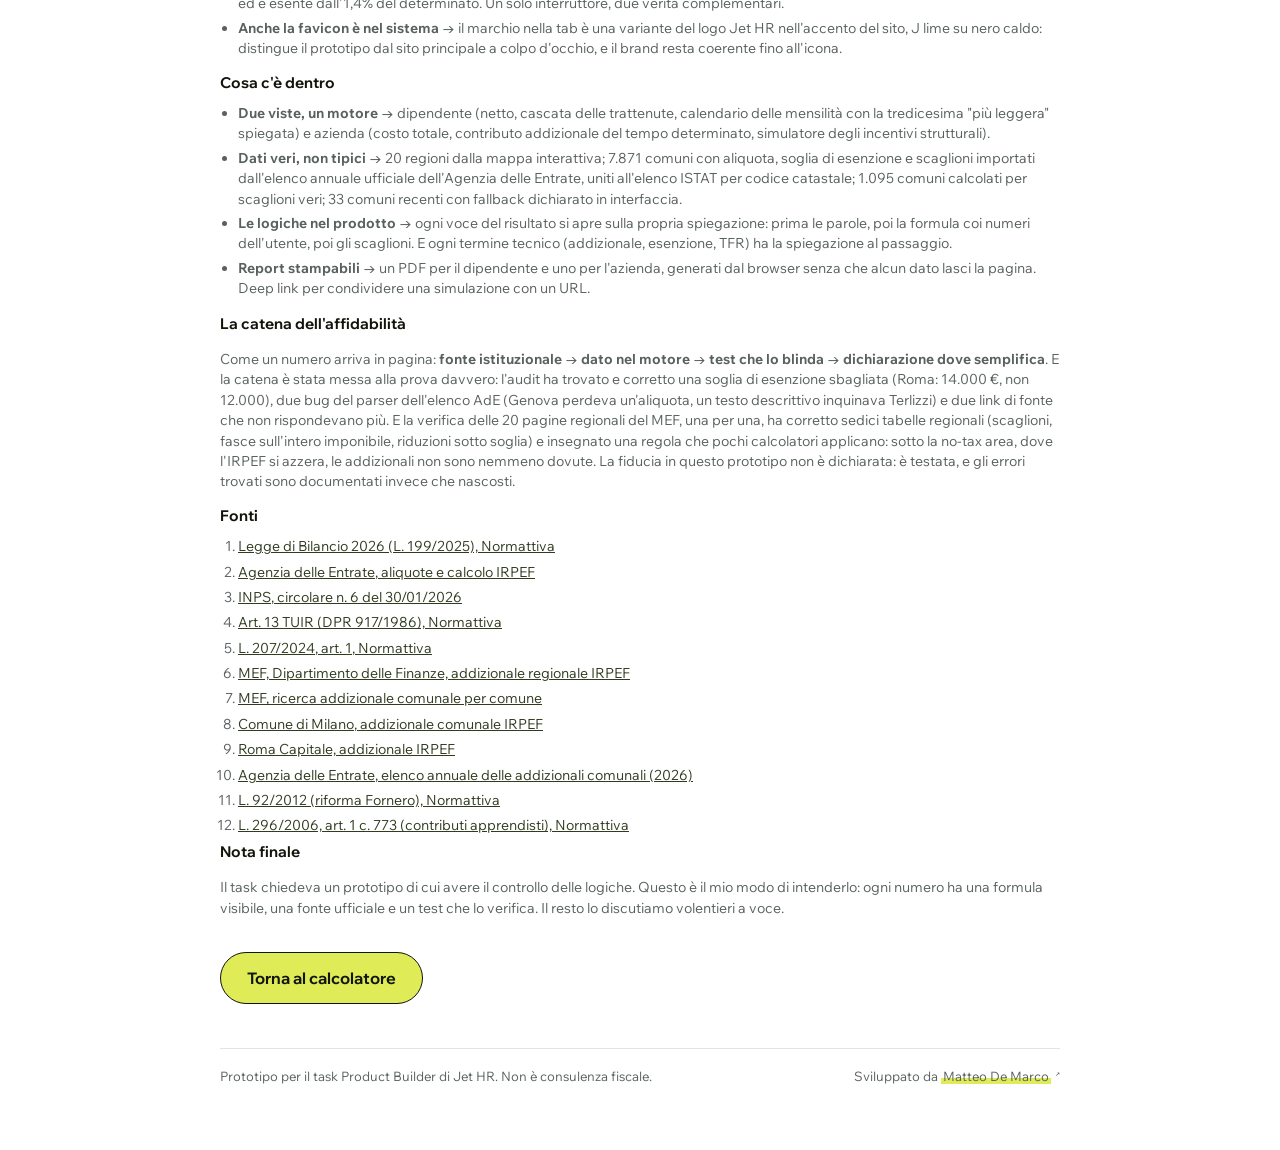
==== commit 30f5b84d: "feat: apprendistato su due viste, provincia TAA dedotta dal comune, quota tasse nel riquadro Apprend" ====
--- a/credits.html
+++ b/credits.html
@@ -33,7 +33,7 @@
       </div>
       <div class="city-row">
         <span class="city-label">In numeri</span>
-        <span class="city-value">71 test, 7.871 comuni con dati ufficiali, 11 fonti verificate</span>
+        <span class="city-value">85 test, 7.871 comuni con dati ufficiali, 12 fonti verificate</span>
       </div>
     </div>
 
@@ -50,7 +50,7 @@
       </ul>
 
       <h3>Le piccolezze ragionate</h3>
-      <p>I dettagli piccoli sono quelli che raccontano se un prodotto è stato pensato o assemblato. Undici scelte minute, ognuna col suo perché:</p>
+      <p>I dettagli piccoli sono quelli che raccontano se un prodotto è stato pensato o assemblato. Tredici scelte minute, ognuna col suo perché:</p>
       <ul>
         <li><b>Fonti che non ti perdono</b> → cliccando il numerino di una fonte la pagina apre la sezione Fonti, scorre centrando la voce e la illumina per un attimo: sai sempre dov'è finito il click, e da lì un altro click porta al documento ufficiale. Per tornare, un tasto tondo compare in basso a destra e ti riporta alla voce di partenza con la stessa evidenziazione: se invece risali per conto tuo, capisce di non servire più e si congeda da solo. Al passaggio, il tooltip anticipa quale fonte è.</li>
         <li><b>La soglia parla in RAL</b> → l'esenzione comunale per legge vale sull'imponibile, ma l'utente conosce la sua RAL: gliela traduciamo ("con una RAL fino a ~25.300 €"), perché un numero che non riconosci non è un'informazione.</li>
@@ -62,6 +62,8 @@
         <li><b>Il contratto si chiede solo a chi serve</b> → indeterminato/determinato appare solo nel flusso azienda, allo step dell'offerta: sul netto del dipendente non cambia nulla, e un campo che non cambia nulla è rumore.</li>
         <li><b>Mobile first sul serio</b> → un calcolatore di stipendi si usa sul divano, non alla scrivania: layout verificato a 375px senza scroll orizzontale, avanzamento ridotto ai soli pallini sugli schermi stretti, campi in colonna dove le etichette andrebbero a capo. E i bersagli tattili seguono, oltre agli standard WCAG, le Apple Human Interface Guidelines: 44px effettivi anche dove il disegno è più piccolo, allargando l'area toccabile senza toccare l'estetica. Il telefono poi è trattato da telefono: feedback al tocco disegnati dal sito e tastiera che non si impone mai.</li>
         <li><b>Trovabilità curata (SEO + GEO)</b> → titolo pensato per la tab del browser, anteprime social pronte (Open Graph) e scheda strutturata JSON-LD: la SEO parla ai motori di ricerca, la GEO agli assistenti AI, e il robots.txt con la sitemap dà il benvenuto esplicito a entrambi. Il sito si presenta bene anche fuori dalla pagina.</li>
+        <li><b>La provincia autonoma non si chiede, si capisce</b> → in Trentino-Alto Adige le agevolazioni sono provinciali (Trento azzera l'addizionale fino a 30.000 € di imponibile, Bolzano detrae 430,50 €), ma nessun campo in più: scegli il tuo comune e il motore deduce la provincia dall'elenco ISTAT. Una regola fiscale vera in meno da conoscere, una domanda in meno da fare.</li>
+        <li><b>L'apprendistato parla a entrambe le facce</b> → la stessa casella cambia pelle con la vista: al dipendente dice che versa il 5,84% invece del 9,19% (e che l'aliquota ridotta resta per un anno dopo la conferma), all'azienda che versa l'11,61% invece del 23,81% ed è esente dall'1,4% del determinato. Un solo interruttore, due verità complementari.</li>
         <li><b>Anche la favicon è nel sistema</b> → il marchio nella tab è una variante del logo Jet HR nell'accento del sito, J lime su nero caldo: distingue il prototipo dal sito principale a colpo d'occhio, e il brand resta coerente fino all'icona.</li>
       </ul>
 
@@ -89,6 +91,7 @@
         <li><a href="https://www.comune.roma.it/web/it/scheda-servizi.page?contentId=INF41403" target="_blank" rel="noopener">Roma Capitale, addizionale IRPEF</a></li>
         <li><a href="https://www.agenziaentrate.gov.it/portale/documents/d/guest/elenco-annuale-addizionale-comunale-modulistica-2026_def" target="_blank" rel="noopener">Agenzia delle Entrate, elenco annuale delle addizionali comunali (2026)</a></li>
         <li><a href="https://www.normattiva.it/uri-res/N2Ls?urn:nir:stato:legge:2012-06-28;92~art4" target="_blank" rel="noopener">L. 92/2012 (riforma Fornero), Normattiva</a></li>
+        <li><a href="https://www.normattiva.it/uri-res/N2Ls?urn:nir:stato:legge:2006-12-27;296~art1" target="_blank" rel="noopener">L. 296/2006, art. 1 c. 773 (contributi apprendisti), Normattiva</a></li>
       </ol>
 
       <h3>Nota finale</h3>
--- a/styles.css
+++ b/styles.css
@@ -122,6 +122,7 @@
   content: attr(data-tip);
   position: absolute; left: 0; bottom: calc(100% + 8px);
   width: 230px; padding: 10px 12px;
+  text-align: left; /* il genitore può essere allineato a destra: il tooltip si legge sempre da sinistra */
   white-space: normal; /* il genitore può avere nowrap (etichette): il tooltip va sempre a capo */
   background: var(--ink); color: #fff;
   font-size: 0.8rem; line-height: 1.45; font-weight: 400;
@@ -272,6 +273,7 @@
 .result-hero .rh-side span { display: block; color: #b9bfae; font-size: 0.8rem; font-weight: 400; font-family: var(--font-text); }
 
 .result-hero .rh-extra { color: #b9bfae; font-size: 0.9rem; margin-top: 8px; }
+.result-hero .rh-extra b { color: #fff; font-weight: 600; }
 .result-hero .rh-extra:empty { display: none; }
 
 .result-actions { margin-top: 18px; }
@@ -489,6 +491,45 @@
 .fonte-flash { animation: fonte-flash 2s ease; }
 /* FAB "torna alla voce": tondo, solo freccia, in basso a destra (zona pollice).
    Su desktop si allinea al bordo della colonna dei contenuti. */
+/* La quota qualifica il netto annuo: gli sta attaccata e ne eredita
+   l'allineamento (destra su desktop, sinistra quando il box si impila) */
+.result-hero .rh-side .rh-quota {
+  font-size: 0.72rem; font-weight: 400; color: #b9bfae;
+  margin-top: 4px; line-height: 1.4;
+}
+.result-hero .rh-side .rh-quota b { color: #fff; font-weight: 600; }
+.hr-contract .seg button:disabled { opacity: 0.4; cursor: not-allowed; }
+
+/* Il tooltip dell'esenzione sta sul bordo destro della card: si aggancia
+   a destra per non sbordare, come quello dell'apprendistato */
+#city-esenzione .tip::after { left: auto; right: 0; }
+
+/* Apprendistato: riga discreta sotto le mensilita', solo vista dipendente */
+.apprendistato { display: flex; align-items: center; gap: 12px; margin-top: 14px; }
+.check-pill {
+  display: inline-flex; align-items: center; gap: 9px;
+  font: inherit; font-size: 0.88rem; font-weight: 600; color: var(--ink);
+  background: none; border: none; cursor: pointer;
+  padding: 12px 4px; margin: -12px -4px; /* bersaglio 44px senza spostare il testo */
+}
+.cp-box {
+  width: 18px; height: 18px; flex: none; border-radius: 5px;
+  border: 2px solid var(--ink-muted); background: #fff;
+  display: inline-flex; align-items: center; justify-content: center;
+  transition: background 150ms, border-color 150ms;
+}
+.check-pill[aria-pressed="true"] .cp-box { background: var(--ink); border-color: var(--ink); }
+.check-pill[aria-pressed="true"] .cp-box::after {
+  content: ''; width: 9px; height: 5px; margin-top: -2px;
+  border-left: 2.5px solid var(--lime); border-bottom: 2.5px solid var(--lime);
+  transform: rotate(-45deg);
+}
+.check-pill:focus-visible { outline: 2px solid var(--ink); outline-offset: 3px; border-radius: 8px; }
+.apprendistato .tip { font-size: 0.78rem; color: var(--ink-muted); }
+/* qui l'ancora sta a meta' riga: il tooltip si aggancia a destra per
+   restare nel viewport anche da telefono */
+.apprendistato .tip::after { left: auto; right: 0; }
+
 .back-pill {
   position: fixed;
   right: max(18px, calc((100vw - 880px) / 2 + 20px));
